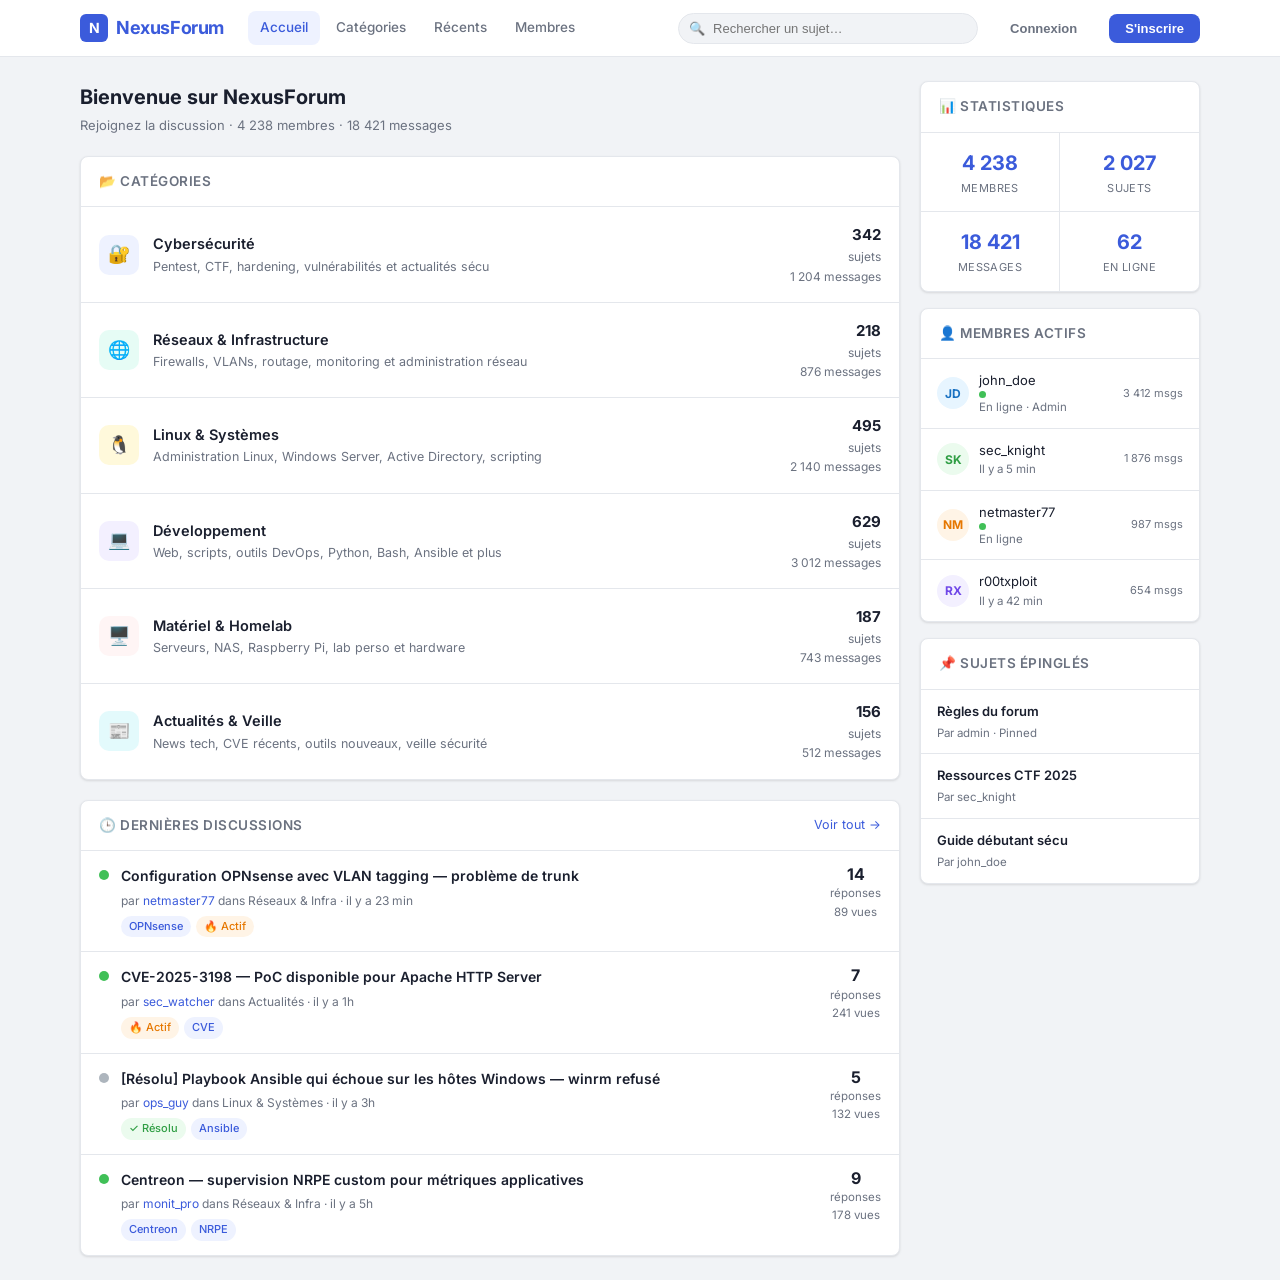
==== front/src/index.html @ 88b6fb5c "Feat: folder structure 2" ====
<!DOCTYPE html>
<html lang="fr">
<head>
    <meta charset="UTF-8" />
    <meta name="viewport" content="width=device-width, initial-scale=1.0"/>
    <title>NexusForum</title>
    <link rel="preconnect" href="https://fonts.googleapis.com">
    <link href="https://fonts.googleapis.com/css2?family=Inter:wght@400;500;600;700&display=swap" rel="stylesheet">
    <link rel="stylesheet" href="./css/style.css" />
</head>
<body>

<!-- NAVBAR -->
<nav class="navbar">
    <div class="navbar-inner">
        <a class="logo" href="#" onclick="goHome()">
            <div class="logo-icon">N</div>
            NexusForum
        </a>
        <div class="nav-links">
            <span class="nav-link active" id="nav-home" onclick="goHome()">Accueil</span>
            <span class="nav-link" onclick="goHome()">Catégories</span>
            <span class="nav-link" onclick="goHome()">Récents</span>
            <span class="nav-link" onclick="goHome()">Membres</span>
        </div>
        <div class="search-wrap">
            <span class="search-icon">🔍</span>
            <input type="text" placeholder="Rechercher un sujet…" />
        </div>
        <button class="btn btn-ghost">Connexion</button>
        <button class="btn btn-primary">S'inscrire</button>
    </div>
</nav>

<!-- ══════════════════════ PAGE HOME ══════════════════════ -->
<div id="page-home" class="page active">
    <div class="container">
        <div class="layout">
            <div>
                <!-- CATEGORIES -->
                <div class="page-header">
                    <h1>Bienvenue sur NexusForum</h1>
                    <p>Rejoignez la discussion · 4 238 membres · 18 421 messages</p>
                </div>

                <div class="card" style="margin-bottom:20px">
                    <div class="card-header">
                        <h2>📂 Catégories</h2>
                    </div>
                    <div class="category-item" data-category-id="1" onclick="goCategory('Cybersécurité', '🔐', '#3b5bdb')">
                        <div class="cat-icon" style="background:#eef2ff">🔐</div>
                        <div class="cat-info">
                            <div class="cat-name">Cybersécurité</div>
                            <div class="cat-desc">Pentest, CTF, hardening, vulnérabilités et actualités sécu</div>
                        </div>
                        <div class="cat-stats"><strong>342</strong> sujets<br>1 204 messages</div>
                    </div>
                    <div class="category-item" data-category-id="2" onclick="goCategory('Réseaux & Infra', '🌐', '#0ca678')">
                        <div class="cat-icon" style="background:#e6fcf5">🌐</div>
                        <div class="cat-info">
                            <div class="cat-name">Réseaux & Infrastructure</div>
                            <div class="cat-desc">Firewalls, VLANs, routage, monitoring et administration réseau</div>
                        </div>
                        <div class="cat-stats"><strong>218</strong> sujets<br>876 messages</div>
                    </div>
                    <div class="category-item" onclick="goCategory('Linux & Systèmes', '🐧', '#e67700')">
                        <div class="cat-icon" style="background:#fff9db">🐧</div>
                        <div class="cat-info">
                            <div class="cat-name">Linux & Systèmes</div>
                            <div class="cat-desc">Administration Linux, Windows Server, Active Directory, scripting</div>
                        </div>
                        <div class="cat-stats"><strong>495</strong> sujets<br>2 140 messages</div>
                    </div>
                    <div class="category-item" onclick="goCategory('Développement', '💻', '#7048e8')">
                        <div class="cat-icon" style="background:#f3f0ff">💻</div>
                        <div class="cat-info">
                            <div class="cat-name">Développement</div>
                            <div class="cat-desc">Web, scripts, outils DevOps, Python, Bash, Ansible et plus</div>
                        </div>
                        <div class="cat-stats"><strong>629</strong> sujets<br>3 012 messages</div>
                    </div>
                    <div class="category-item" onclick="goCategory('Matériel', '🖥️', '#c92a2a')">
                        <div class="cat-icon" style="background:#fff5f5">🖥️</div>
                        <div class="cat-info">
                            <div class="cat-name">Matériel & Homelab</div>
                            <div class="cat-desc">Serveurs, NAS, Raspberry Pi, lab perso et hardware</div>
                        </div>
                        <div class="cat-stats"><strong>187</strong> sujets<br>743 messages</div>
                    </div>
                    <div class="category-item" onclick="goCategory('Actualités', '📰', '#1098ad')">
                        <div class="cat-icon" style="background:#e3fafc">📰</div>
                        <div class="cat-info">
                            <div class="cat-name">Actualités & Veille</div>
                            <div class="cat-desc">News tech, CVE récents, outils nouveaux, veille sécurité</div>
                        </div>
                        <div class="cat-stats"><strong>156</strong> sujets<br>512 messages</div>
                    </div>
                </div>

                <!-- RECENT THREADS -->
                <div class="card">
                    <div class="card-header">
                        <h2>🕒 Dernières discussions</h2>
                        <a style="font-size:12.5px;color:var(--primary);cursor:pointer">Voir tout →</a>
                    </div>
                    <div class="thread-item" onclick="goThread()">
                        <div class="thread-status" style="background:#40c057"></div>
                        <div class="thread-body">
                            <div class="thread-title">Configuration OPNsense avec VLAN tagging — problème de trunk</div>
                            <div class="thread-meta">par <a>netmaster77</a> dans Réseaux & Infra · il y a 23 min</div>
                            <div class="thread-tags"><span class="tag">OPNsense</span><span class="tag hot">🔥 Actif</span></div>
                        </div>
                        <div class="thread-counts"><strong>14</strong>réponses<br>89 vues</div>
                    </div>
                    <div class="thread-item" onclick="goThread()">
                        <div class="thread-status" style="background:#40c057"></div>
                        <div class="thread-body">
                            <div class="thread-title">CVE-2025-3198 — PoC disponible pour Apache HTTP Server</div>
                            <div class="thread-meta">par <a>sec_watcher</a> dans Actualités · il y a 1h</div>
                            <div class="thread-tags"><span class="tag hot">🔥 Actif</span><span class="tag">CVE</span></div>
                        </div>
                        <div class="thread-counts"><strong>7</strong>réponses<br>241 vues</div>
                    </div>
                    <div class="thread-item" onclick="goThread()">
                        <div class="thread-status" style="background:#adb5bd"></div>
                        <div class="thread-body">
                            <div class="thread-title">[Résolu] Playbook Ansible qui échoue sur les hôtes Windows — winrm refusé</div>
                            <div class="thread-meta">par <a>ops_guy</a> dans Linux & Systèmes · il y a 3h</div>
                            <div class="thread-tags"><span class="tag resolved">✓ Résolu</span><span class="tag">Ansible</span></div>
                        </div>
                        <div class="thread-counts"><strong>5</strong>réponses<br>132 vues</div>
                    </div>
                    <div class="thread-item" onclick="goThread()">
                        <div class="thread-status" style="background:#40c057"></div>
                        <div class="thread-body">
                            <div class="thread-title">Centreon — supervision NRPE custom pour métriques applicatives</div>
                            <div class="thread-meta">par <a>monit_pro</a> dans Réseaux & Infra · il y a 5h</div>
                            <div class="thread-tags"><span class="tag">Centreon</span><span class="tag">NRPE</span></div>
                        </div>
                        <div class="thread-counts"><strong>9</strong>réponses<br>178 vues</div>
                    </div>
                </div>
            </div>

            <!-- SIDEBAR -->
            <div>
                <div class="card sidebar-card">
                    <div class="card-header"><h2>📊 Statistiques</h2></div>
                    <div class="stat-grid">
                        <div class="stat-cell"><div class="val">4 238</div><div class="lbl">Membres</div></div>
                        <div class="stat-cell"><div class="val">2 027</div><div class="lbl">Sujets</div></div>
                        <div class="stat-cell"><div class="val">18 421</div><div class="lbl">Messages</div></div>
                        <div class="stat-cell"><div class="val">62</div><div class="lbl">En ligne</div></div>
                    </div>
                </div>

                <div class="card sidebar-card">
                    <div class="card-header"><h2>👤 Membres actifs</h2></div>
                    <div class="sidebar-item">
                        <div class="avatar" style="background:#e7f5ff;color:#1971c2">JD</div>
                        <div class="info">john_doe<span><span class="online"></span>En ligne · Admin</span></div>
                        <span style="font-size:11px;color:var(--muted)">3 412 msgs</span>
                    </div>
                    <div class="sidebar-item">
                        <div class="avatar" style="background:#ebfbee;color:#2f9e44">SK</div>
                        <div class="info">sec_knight<span>Il y a 5 min</span></div>
                        <span style="font-size:11px;color:var(--muted)">1 876 msgs</span>
                    </div>
                    <div class="sidebar-item">
                        <div class="avatar" style="background:#fff4e6;color:#e67700">NM</div>
                        <div class="info">netmaster77<span><span class="online"></span>En ligne</span></div>
                        <span style="font-size:11px;color:var(--muted)">987 msgs</span>
                    </div>
                    <div class="sidebar-item">
                        <div class="avatar" style="background:#f3f0ff;color:#7048e8">RX</div>
                        <div class="info">r00txploit<span>Il y a 42 min</span></div>
                        <span style="font-size:11px;color:var(--muted)">654 msgs</span>
                    </div>
                </div>

                <div class="card sidebar-card">
                    <div class="card-header"><h2>📌 Sujets épinglés</h2></div>
                    <div class="sidebar-item" onclick="goThread()" style="cursor:pointer">
                        <div>
                            <div style="font-size:13px;font-weight:600">Règles du forum</div>
                            <span style="font-size:11.5px;color:var(--muted)">Par admin · Pinned</span>
                        </div>
                    </div>
                    <div class="sidebar-item" onclick="goThread()" style="cursor:pointer">
                        <div>
                            <div style="font-size:13px;font-weight:600">Ressources CTF 2025</div>
                            <span style="font-size:11.5px;color:var(--muted)">Par sec_knight</span>
                        </div>
                    </div>
                    <div class="sidebar-item" onclick="goThread()" style="cursor:pointer">
                        <div>
                            <div style="font-size:13px;font-weight:600">Guide débutant sécu</div>
                            <span style="font-size:11.5px;color:var(--muted)">Par john_doe</span>
                        </div>
                    </div>
                </div>
            </div>
        </div>
    </div>
</div>

<!-- ══════════════════════ PAGE CATEGORY ══════════════════════ -->
<div id="page-category" class="page">
    <div class="container">
        <div class="layout">
            <div>
                <div class="breadcrumb">
                    <a onclick="goHome()">Accueil</a>
                    <span>›</span>
                    <span id="cat-title-bc">Catégorie</span>
                </div>
                <div class="page-header" style="display:flex;justify-content:space-between;align-items:flex-start">
                    <div>
                        <h1 id="cat-title">Catégorie</h1>
                        <p>Parcourez et participez aux discussions</p>
                    </div>
                    <button class="btn btn-primary" onclick="goThread()">✏️ Nouveau sujet</button>
                </div>

                <div class="toolbar">
                    <div class="toolbar-left">
                        <button class="filter-btn active">Tous</button>
                        <button class="filter-btn">Actifs</button>
                        <button class="filter-btn">Non résolus</button>
                        <button class="filter-btn">Résolus</button>
                    </div>
                    <span style="font-size:12.5px;color:var(--muted)">218 sujets</span>
                </div>

                <div class="card">
                    <div class="thread-item" onclick="goThread()">
                        <div class="thread-status" style="background:#40c057"></div>
                        <div class="thread-body">
                            <div class="thread-title">Configuration OPNsense avec VLAN tagging — problème de trunk</div>
                            <div class="thread-meta">par <a>netmaster77</a> · 16 mars 2026, 11:03</div>
                            <div class="thread-tags"><span class="tag">OPNsense</span><span class="tag">VLAN</span><span class="tag hot">🔥 Actif</span></div>
                        </div>
                        <div class="thread-counts"><strong>14</strong>réponses<br>89 vues</div>
                    </div>
                    <div class="thread-item" onclick="goThread()">
                        <div class="thread-status" style="background:#40c057"></div>
                        <div class="thread-body">
                            <div class="thread-title">BGP filtering best practices — préfixes entrants</div>
                            <div class="thread-meta">par <a>bgp_nerd</a> · 15 mars 2026, 19:47</div>
                            <div class="thread-tags"><span class="tag">BGP</span><span class="tag">Routage</span></div>
                        </div>
                        <div class="thread-counts"><strong>3</strong>réponses<br>56 vues</div>
                    </div>
                    <div class="thread-item" onclick="goThread()">
                        <div class="thread-status" style="background:#adb5bd"></div>
                        <div class="thread-body">
                            <div class="thread-title">Centreon — supervision NRPE custom pour métriques applicatives</div>
                            <div class="thread-meta">par <a>monit_pro</a> · 15 mars 2026, 08:22</div>
                            <div class="thread-tags"><span class="tag resolved">✓ Résolu</span><span class="tag">Centreon</span></div>
                        </div>
                        <div class="thread-counts"><strong>9</strong>réponses<br>178 vues</div>
                    </div>
                    <div class="thread-item" onclick="goThread()">
                        <div class="thread-status" style="background:#adb5bd"></div>
                        <div class="thread-body">
                            <div class="thread-title">Mise en place d'un IDS Suricata en mode inline</div>
                            <div class="thread-meta">par <a>ids_fan</a> · 14 mars 2026, 14:11</div>
                            <div class="thread-tags"><span class="tag">Suricata</span><span class="tag">IDS</span></div>
                        </div>
                        <div class="thread-counts"><strong>6</strong>réponses<br>102 vues</div>
                    </div>
                    <div class="thread-item" onclick="goThread()">
                        <div class="thread-status" style="background:#40c057"></div>
                        <div class="thread-body">
                            <div class="thread-title">Problème MTU sur tunnel WireGuard entre deux sites</div>
                            <div class="thread-meta">par <a>wg_user</a> · 13 mars 2026, 21:55</div>
                            <div class="thread-tags"><span class="tag">WireGuard</span><span class="tag">VPN</span><span class="tag hot">🔥 Actif</span></div>
                        </div>
                        <div class="thread-counts"><strong>11</strong>réponses<br>203 vues</div>
                    </div>
                    <div class="thread-item" onclick="goThread()">
                        <div class="thread-status" style="background:#adb5bd"></div>
                        <div class="thread-body">
                            <div class="thread-title">Span port Cisco — capture Wireshark en production</div>
                            <div class="thread-meta">par <a>packet_head</a> · 12 mars 2026, 09:30</div>
                            <div class="thread-tags"><span class="tag">Cisco</span><span class="tag">Wireshark</span></div>
                        </div>
                        <div class="thread-counts"><strong>2</strong>réponses<br>47 vues</div>
                    </div>
                </div>
                <div class="pagination">
                    <button class="page-btn">‹</button>
                    <button class="page-btn active">1</button>
                    <button class="page-btn">2</button>
                    <button class="page-btn">3</button>
                    <button class="page-btn">…</button>
                    <button class="page-btn">12</button>
                    <button class="page-btn">›</button>
                </div>
            </div>

            <!-- sidebar -->
            <div>
                <div class="card sidebar-card">
                    <div class="card-header"><h2>📊 Cette catégorie</h2></div>
                    <div class="stat-grid">
                        <div class="stat-cell"><div class="val">218</div><div class="lbl">Sujets</div></div>
                        <div class="stat-cell"><div class="val">876</div><div class="lbl">Messages</div></div>
                    </div>
                </div>
                <div class="card sidebar-card">
                    <div class="card-header"><h2>🏷️ Tags populaires</h2></div>
                    <div style="padding:12px 16px;display:flex;flex-wrap:wrap;gap:6px">
                        <span class="tag">OPNsense</span><span class="tag">VLAN</span>
                        <span class="tag">WireGuard</span><span class="tag">Centreon</span>
                        <span class="tag">BGP</span><span class="tag">Cisco</span>
                        <span class="tag">Suricata</span><span class="tag">VPN</span>
                        <span class="tag">NRPE</span><span class="tag">IDS</span>
                    </div>
                </div>
            </div>
        </div>
    </div>
</div>

<!-- ══════════════════════ PAGE THREAD ══════════════════════ -->
<div id="page-thread" class="page">
    <div class="container">
        <div class="layout">
            <div>
                <div class="breadcrumb">
                    <a onclick="goHome()">Accueil</a>
                    <span>›</span>
                    <a onclick="goCategory('Réseaux & Infra', '🌐', '#0ca678')">Réseaux & Infra</a>
                    <span>›</span>
                    <span>Configuration OPNsense avec VLAN tagging</span>
                </div>
                <div class="page-header" style="display:flex;justify-content:space-between;align-items:flex-start">
                    <div>
                        <h1 style="font-size:17px">Configuration OPNsense avec VLAN tagging — problème de trunk</h1>
                        <p>par <strong>netmaster77</strong> · 16 mars 2026 · <span class="tag">OPNsense</span> <span class="tag hot">🔥 Actif</span></p>
                    </div>
                </div>

                <div class="card" style="margin-bottom:16px">
                    <!-- POST 1 -->
                    <div class="post-item">
                        <div class="post-author">
                            <div class="avatar" style="background:#fff4e6;color:#e67700;width:48px;height:48px;font-size:16px;margin:0 auto">NM</div>
                            <div class="name">netmaster77</div>
                            <div class="role role-member">Membre</div>
                            <div style="font-size:11px;color:var(--muted);margin-top:4px">42 msgs</div>
                        </div>
                        <div class="post-content">
                            <div class="post-header-line">
                                <span class="post-date">16 mars 2026 · 11:03</span>
                                <span class="post-num">#1</span>
                            </div>
                            <div class="post-text">
                                <p>Bonjour à tous, je me bats depuis hier soir avec OPNsense pour faire du VLAN tagging sur une interface trunk. Mon setup : OPNsense 24.7, switch HP Aruba, interface em1 en mode trunk avec les VLANs 10, 20, 30.</p>
                                <p>Le problème : le trafic VLAN 10 (LAN principal) passe bien, mais les VLANs 20 et 30 ne voient pas le gateway. J'ai bien créé les interfaces VLAN dans OPNsense, assigné les IPs, activé DHCP sur chacune. Mais depuis un host sur VLAN 20, impossible de pinger le gateway OPNsense.</p>
                                <p>Est-ce que quelqu'un a déjà eu ce problème ? J'ai l'impression que c'est lié au port du switch qui n'accepte pas les tags, mais la config Aruba me semble correcte.</p>
                            </div>
                            <div class="post-actions">
                                <button class="post-action-btn">👍 4</button>
                                <button class="post-action-btn">↩ Citer</button>
                                <button class="post-action-btn">⚑ Signaler</button>
                            </div>
                        </div>
                    </div>

                    <!-- POST 2 -->
                    <div class="post-item">
                        <div class="post-author">
                            <div class="avatar" style="background:#e7f5ff;color:#1971c2;width:48px;height:48px;font-size:16px;margin:0 auto">JD</div>
                            <div class="name">john_doe</div>
                            <div class="role role-admin">Admin</div>
                            <div style="font-size:11px;color:var(--muted);margin-top:4px">3 412 msgs</div>
                        </div>
                        <div class="post-content">
                            <div class="post-header-line">
                                <span class="post-date">16 mars 2026 · 11:28</span>
                                <span class="post-num">#2</span>
                            </div>
                            <div class="post-text">
                                <p>Salut ! Quelques vérifications à faire côté OPNsense : est-ce que tu as bien <strong>activé les interfaces VLAN</strong> après les avoir créées ? Il faut aller dans Interfaces → Assignments puis activer chacune.</p>
                                <p>Aussi, sur Aruba, vérifie que le port trunk a bien les VLANs 20 et 30 en mode "tagged" et non "untagged". La commande <code style="background:#f1f3f6;padding:1px 5px;border-radius:3px;font-size:12.5px">show vlan port [PORT] detail</code> te donnera l'état exact.</p>
                            </div>
                            <div class="post-actions">
                                <button class="post-action-btn">👍 6</button>
                                <button class="post-action-btn">↩ Citer</button>
                                <button class="post-action-btn">⚑ Signaler</button>
                            </div>
                        </div>
                    </div>

                    <!-- POST 3 -->
                    <div class="post-item">
                        <div class="post-author">
                            <div class="avatar" style="background:#ebfbee;color:#2f9e44;width:48px;height:48px;font-size:16px;margin:0 auto">SK</div>
                            <div class="name">sec_knight</div>
                            <div class="role role-mod">Modérateur</div>
                            <div style="font-size:11px;color:var(--muted);margin-top:4px">1 876 msgs</div>
                        </div>
                        <div class="post-content">
                            <div class="post-header-line">
                                <span class="post-date">16 mars 2026 · 11:45</span>
                                <span class="post-num">#3</span>
                            </div>
                            <div class="post-text">
                                <p>En complément de john_doe, n'oublie pas de vérifier les règles firewall dans OPNsense. Par défaut, les nouvelles interfaces n'ont <strong>aucune règle</strong> donc tout est bloqué — même le ping vers le gateway. Il faut au minimum créer une règle "allow any" sur les interfaces VLAN 20 et 30 pour débuter les tests.</p>
                            </div>
                            <div class="post-actions">
                                <button class="post-action-btn">👍 9</button>
                                <button class="post-action-btn">↩ Citer</button>
                                <button class="post-action-btn">⚑ Signaler</button>
                            </div>
                        </div>
                    </div>
                </div>

                <!-- REPLY BOX -->
                <div class="card">
                    <div class="reply-box">
                        <h3>✏️ Répondre à ce sujet</h3>
                        <textarea placeholder="Écrivez votre réponse… Markdown supporté."></textarea>
                        <div class="reply-actions">
                            <button class="btn btn-ghost">Aperçu</button>
                            <button class="btn btn-primary">Publier la réponse</button>
                        </div>
                    </div>
                </div>
            </div>

            <!-- sidebar -->
            <div>
                <div class="card sidebar-card">
                    <div class="card-header"><h2>ℹ️ Infos du sujet</h2></div>
                    <div style="padding:14px 16px;font-size:13px;display:flex;flex-direction:column;gap:8px">
                        <div style="display:flex;justify-content:space-between"><span style="color:var(--muted)">Statut</span><span style="color:#40c057;font-weight:600">● Ouvert</span></div>
                        <div style="display:flex;justify-content:space-between"><span style="color:var(--muted)">Réponses</span><strong>14</strong></div>
                        <div style="display:flex;justify-content:space-between"><span style="color:var(--muted)">Vues</span><strong>89</strong></div>
                        <div style="display:flex;justify-content:space-between"><span style="color:var(--muted)">Participants</span><strong>6</strong></div>
                        <div style="display:flex;justify-content:space-between"><span style="color:var(--muted)">Créé</span><strong>16 mars 2026</strong></div>
                    </div>
                </div>
                <div class="card sidebar-card">
                    <div class="card-header"><h2>🔗 Sujets similaires</h2></div>
                    <div class="sidebar-item" onclick="goThread()" style="cursor:pointer">
                        <div><div style="font-size:13px;font-weight:600">VLAN inter-routing OPNsense</div><span style="font-size:11.5px;color:var(--muted)">8 réponses</span></div>
                    </div>
                    <div class="sidebar-item" onclick="goThread()" style="cursor:pointer">
                        <div><div style="font-size:13px;font-weight:600">Trunk 802.1Q sur Cisco</div><span style="font-size:11.5px;color:var(--muted)">5 réponses</span></div>
                    </div>
                    <div class="sidebar-item" onclick="goThread()" style="cursor:pointer">
                        <div><div style="font-size:13px;font-weight:600">Firewall rules best practices</div><span style="font-size:11.5px;color:var(--muted)">12 réponses</span></div>
                    </div>
                </div>
            </div>
        </div>
    </div>
</div>

<script>
    function showPage(id) {
        document.querySelectorAll('.page').forEach(p => p.classList.remove('active'));
        document.getElementById(id).classList.add('active');
        window.scrollTo(0, 0);
    }
    function goHome() { showPage('page-home'); }
    function goCategory(name, icon, color) {
        document.getElementById('cat-title').textContent = (icon || '') + ' ' + (name || 'Catégorie');
        document.getElementById('cat-title-bc').textContent = name || 'Catégorie';
        showPage('page-category');
    }
    function goThread() { showPage('page-thread'); }

    document.querySelectorAll('.filter-btn').forEach(btn => {
        btn.addEventListener('click', function() {
            this.closest('.toolbar').querySelectorAll('.filter-btn').forEach(b => b.classList.remove('active'));
            this.classList.add('active');
        });
    });
</script>
</body>
</html>
---- front/src/css/style.css ----
/* ========= NEXUSFORUM BASE STYLES ========= */
*, *::before, *::after { box-sizing: border-box; margin: 0; padding: 0; }

:root {
    --bg: #f1f3f6;
    --surface: #ffffff;
    --border: #e4e7ec;
    --primary: #3b5bdb;
    --primary-hover: #2f4ac8;
    --primary-light: #eef2ff;
    --text: #1a1f2e;
    --muted: #6b7280;
    --danger: #e03131;
    --success: #2f9e44;
    --warning: #f59f00;
    --radius: 8px;
    --shadow: 0 1px 3px rgba(0,0,0,.08), 0 1px 2px rgba(0,0,0,.04);
    --shadow-md: 0 4px 12px rgba(0,0,0,.10);
}

body {
    font-family: 'Inter', system-ui, sans-serif;
    background: var(--bg);
    color: var(--text);
    font-size: 14px;
    line-height: 1.6;
}

/* ─── NAVBAR ─── */
.navbar {
    background: var(--surface);
    border-bottom: 1px solid var(--border);
    position: sticky; top: 0; z-index: 100;
}
.navbar-inner {
    max-width: 1160px; margin: 0 auto;
    display: flex; align-items: center; gap: 16px;
    padding: 0 20px; height: 56px;
}
.logo {
    font-size: 18px; font-weight: 700; color: var(--primary);
    text-decoration: none; letter-spacing: -0.4px;
    display: flex; align-items: center; gap: 8px;
}
.logo-icon {
    width: 28px; height: 28px; background: var(--primary);
    border-radius: 6px; display: flex; align-items: center;
    justify-content: center; color: #fff; font-size: 14px;
}
.nav-links { display: flex; gap: 4px; margin-left: 8px; }
.nav-link {
    padding: 6px 12px; border-radius: var(--radius);
    color: var(--muted); text-decoration: none;
    font-size: 13.5px; font-weight: 500; transition: all .15s;
    cursor: pointer;
}
.nav-link:hover, .nav-link.active { color: var(--primary); background: var(--primary-light); }
.search-wrap { flex: 1; max-width: 300px; position: relative; margin-left: auto; }
.search-wrap input {
    width: 100%; padding: 7px 12px 7px 34px;
    border: 1px solid var(--border); border-radius: 20px;
    font-size: 13px; background: var(--bg); color: var(--text);
    outline: none; transition: border .15s;
}
.search-wrap input:focus { border-color: var(--primary); background: #fff; }
.search-icon {
    position: absolute; left: 11px; top: 50%; transform: translateY(-50%);
    color: var(--muted); font-size: 13px;
}
.btn {
    padding: 7px 16px; border-radius: var(--radius); font-size: 13px;
    font-weight: 600; cursor: pointer; border: none; transition: all .15s;
}
.btn-ghost { background: none; color: var(--muted); }
.btn-ghost:hover { background: var(--bg); color: var(--text); }
.btn-primary { background: var(--primary); color: #fff; }
.btn-primary:hover { background: var(--primary-hover); }
.btn-sm { padding: 5px 12px; font-size: 12px; }
.avatar {
    width: 32px; height: 32px; border-radius: 50%;
    display: flex; align-items: center; justify-content: center;
    font-size: 12px; font-weight: 700; flex-shrink: 0;
}

/* ─── LAYOUT ─── */
.page { display: none; }
.page.active { display: block; }
.container { max-width: 1160px; margin: 0 auto; padding: 24px 20px; }
.layout { display: grid; grid-template-columns: 1fr 280px; gap: 20px; }
@media(max-width: 820px) { .layout { grid-template-columns: 1fr; } }

/* ─── PAGE HEADER ─── */
.page-header { margin-bottom: 20px; }
.page-header h1 { font-size: 20px; font-weight: 700; }
.page-header p { color: var(--muted); margin-top: 2px; font-size: 13px; }
.breadcrumb {
    display: flex; align-items: center; gap: 6px;
    font-size: 12.5px; color: var(--muted); margin-bottom: 14px;
}
.breadcrumb a { color: var(--primary); cursor: pointer; text-decoration: none; }
.breadcrumb a:hover { text-decoration: underline; }
.breadcrumb span { color: #c0c4cc; }

/* ─── CARD ─── */
.card {
    background: var(--surface); border: 1px solid var(--border);
    border-radius: var(--radius); box-shadow: var(--shadow);
}
.card-header {
    padding: 14px 18px; border-bottom: 1px solid var(--border);
    display: flex; align-items: center; justify-content: space-between;
}
.card-header h2 { font-size: 13.5px; font-weight: 600; color: var(--muted); text-transform: uppercase; letter-spacing: .5px; }

/* ─── CATEGORIES ─── */
.category-item {
    padding: 16px 18px; border-bottom: 1px solid var(--border);
    display: flex; align-items: center; gap: 14px;
    cursor: pointer; transition: background .1s;
}
.category-item:last-child { border-bottom: none; }
.category-item:hover { background: #fafbff; }
.cat-icon {
    width: 40px; height: 40px; border-radius: 10px;
    display: flex; align-items: center; justify-content: center;
    font-size: 18px; flex-shrink: 0;
}
.cat-info { flex: 1; min-width: 0; }
.cat-name { font-size: 14.5px; font-weight: 600; }
.cat-desc { font-size: 12.5px; color: var(--muted); margin-top: 1px; }
.cat-stats {
    text-align: right; flex-shrink: 0;
    font-size: 12px; color: var(--muted);
}
.cat-stats strong { display: block; font-size: 15px; font-weight: 700; color: var(--text); }

/* ─── THREADS ─── */
.thread-item {
    padding: 14px 18px; border-bottom: 1px solid var(--border);
    display: flex; align-items: flex-start; gap: 12px;
    cursor: pointer; transition: background .1s;
}
.thread-item:last-child { border-bottom: none; }
.thread-item:hover { background: #fafbff; }
.thread-status {
    width: 10px; height: 10px; border-radius: 50%;
    margin-top: 5px; flex-shrink: 0;
}
.thread-body { flex: 1; min-width: 0; }
.thread-title {
    font-size: 14px; font-weight: 600; color: var(--text);
    white-space: nowrap; overflow: hidden; text-overflow: ellipsis;
}
.thread-meta { font-size: 12px; color: var(--muted); margin-top: 3px; }
.thread-meta a { color: var(--primary); cursor: pointer; }
.thread-tags { display: flex; gap: 5px; margin-top: 6px; flex-wrap: wrap; }
.tag {
    padding: 2px 8px; border-radius: 20px; font-size: 11px;
    font-weight: 500; background: var(--primary-light); color: var(--primary);
}
.tag.hot { background: #fff4e6; color: #e67700; }
.tag.resolved { background: #ebfbee; color: var(--success); }
.tag.pinned { background: #f3f0ff; color: #7048e8; }
.thread-counts {
    text-align: center; flex-shrink: 0;
    font-size: 11.5px; color: var(--muted);
}
.thread-counts strong { display: block; font-size: 16px; font-weight: 700; color: var(--text); line-height: 1.2; }

/* ─── SIDEBAR ─── */
.sidebar-card { margin-bottom: 16px; }
.sidebar-item {
    padding: 11px 16px; border-bottom: 1px solid var(--border);
    display: flex; align-items: center; gap: 10px;
    font-size: 13px;
}
.sidebar-item:last-child { border-bottom: none; }
.sidebar-item .info { flex: 1; min-width: 0; }
.sidebar-item .info span { display: block; font-size: 11.5px; color: var(--muted); }
.stat-grid { display: grid; grid-template-columns: 1fr 1fr; gap: 0; }
.stat-cell {
    padding: 14px 16px; text-align: center;
    border-right: 1px solid var(--border); border-bottom: 1px solid var(--border);
}
.stat-cell:nth-child(2n) { border-right: none; }
.stat-cell:nth-last-child(-n+2) { border-bottom: none; }
.stat-cell .val { font-size: 20px; font-weight: 700; color: var(--primary); }
.stat-cell .lbl { font-size: 11px; color: var(--muted); margin-top: 1px; text-transform: uppercase; letter-spacing: .4px; }

/* ─── THREAD VIEW ─── */
.post-item { padding: 20px 18px; border-bottom: 1px solid var(--border); display: flex; gap: 14px; }
.post-item:last-child { border-bottom: none; }
.post-author { flex-shrink: 0; text-align: center; width: 72px; }
.post-author .name { font-size: 12px; font-weight: 600; margin-top: 6px; }
.post-author .role {
    font-size: 10.5px; padding: 1px 6px; border-radius: 3px;
    margin-top: 3px; display: inline-block;
}
.role-admin { background: #fff0f0; color: var(--danger); }
.role-mod { background: #fff4e6; color: #e67700; }
.role-member { background: var(--primary-light); color: var(--primary); }
.post-content { flex: 1; min-width: 0; }
.post-header-line {
    display: flex; justify-content: space-between; align-items: center;
    margin-bottom: 10px; padding-bottom: 10px; border-bottom: 1px solid var(--border);
}
.post-date { font-size: 11.5px; color: var(--muted); }
.post-num { font-size: 11.5px; color: #bbb; font-weight: 600; }
.post-text { font-size: 13.5px; line-height: 1.75; color: #2c3347; }
.post-text p + p { margin-top: 10px; }
.post-actions { margin-top: 12px; display: flex; gap: 8px; }
.post-action-btn {
    background: none; border: 1px solid var(--border); border-radius: 6px;
    padding: 4px 10px; font-size: 12px; color: var(--muted); cursor: pointer;
    display: flex; align-items: center; gap: 5px; transition: all .15s;
}
.post-action-btn:hover { border-color: var(--primary); color: var(--primary); background: var(--primary-light); }

/* ─── REPLY BOX ─── */
.reply-box { padding: 20px 18px; background: #fafbff; }
.reply-box h3 { font-size: 13.5px; font-weight: 600; margin-bottom: 12px; }
.reply-box textarea {
    width: 100%; padding: 10px 12px; border: 1px solid var(--border);
    border-radius: var(--radius); font-size: 13.5px; font-family: inherit;
    color: var(--text); resize: vertical; min-height: 90px; outline: none;
    transition: border .15s; background: #fff;
}
.reply-box textarea:focus { border-color: var(--primary); }
.reply-actions { display: flex; justify-content: flex-end; gap: 8px; margin-top: 10px; }

/* ─── TOOLBAR (thread list header) ─── */
.toolbar {
    display: flex; align-items: center; justify-content: space-between;
    margin-bottom: 14px; gap: 10px;
}
.toolbar-left { display: flex; align-items: center; gap: 8px; }
.filter-btn {
    padding: 6px 12px; border-radius: 20px; font-size: 12.5px;
    font-weight: 500; border: 1px solid var(--border); background: #fff;
    cursor: pointer; color: var(--muted); transition: all .15s;
}
.filter-btn.active, .filter-btn:hover { border-color: var(--primary); color: var(--primary); background: var(--primary-light); }

/* ─── PAGINATION ─── */
.pagination { display: flex; gap: 4px; justify-content: center; margin-top: 16px; }
.page-btn {
    min-width: 32px; height: 32px; padding: 0 8px; border-radius: 6px;
    border: 1px solid var(--border); background: #fff; font-size: 13px;
    cursor: pointer; color: var(--muted); transition: all .15s; display: flex;
    align-items: center; justify-content: center;
}
.page-btn.active { background: var(--primary); color: #fff; border-color: var(--primary); }
.page-btn:hover:not(.active) { border-color: var(--primary); color: var(--primary); }

/* ─── ONLINE DOT ─── */
.online { display: inline-block; width: 7px; height: 7px; border-radius: 50%; background: #40c057; margin-right: 4px; }
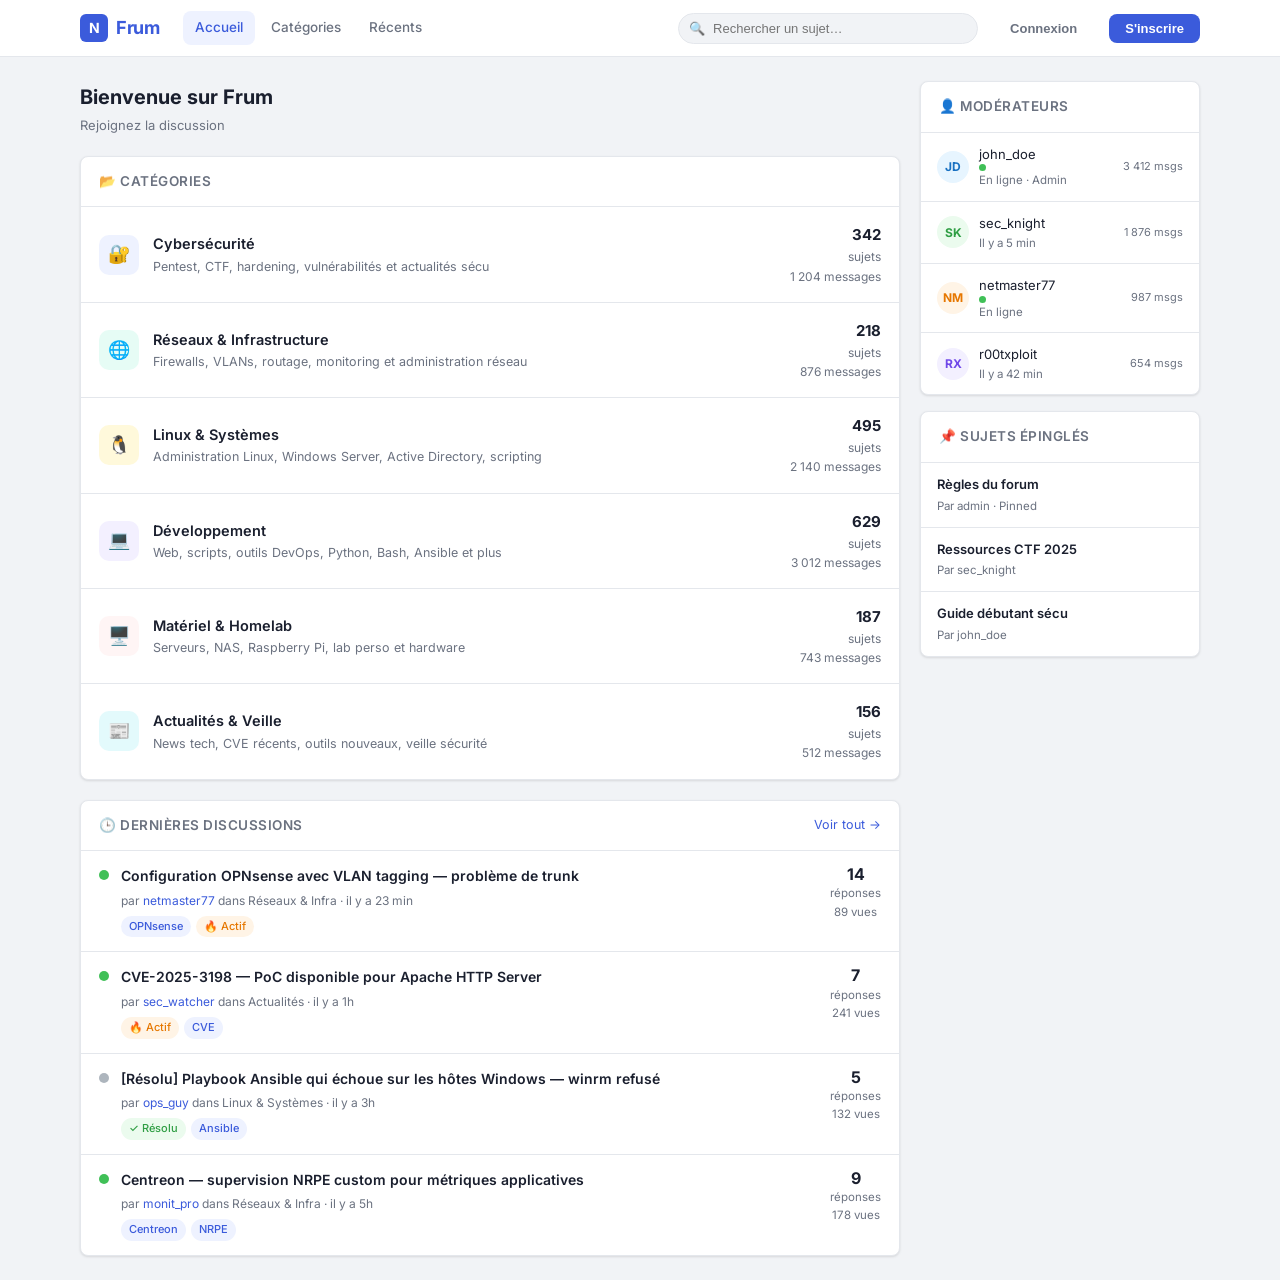
==== commit d7e68790: "Merge remote-tracking branch 'origin/master'" ====
--- a/front/src/index.html
+++ b/front/src/index.html
@@ -3,7 +3,7 @@
 <head>
     <meta charset="UTF-8" />
     <meta name="viewport" content="width=device-width, initial-scale=1.0"/>
-    <title>NexusForum</title>
+    <title>Frum</title>
     <link rel="preconnect" href="https://fonts.googleapis.com">
     <link href="https://fonts.googleapis.com/css2?family=Inter:wght@400;500;600;700&display=swap" rel="stylesheet">
     <link rel="stylesheet" href="./css/style.css" />
@@ -15,13 +15,12 @@
     <div class="navbar-inner">
         <a class="logo" href="#" onclick="goHome()">
             <div class="logo-icon">N</div>
-            NexusForum
+            Frum
         </a>
         <div class="nav-links">
             <span class="nav-link active" id="nav-home" onclick="goHome()">Accueil</span>
             <span class="nav-link" onclick="goHome()">Catégories</span>
             <span class="nav-link" onclick="goHome()">Récents</span>
-            <span class="nav-link" onclick="goHome()">Membres</span>
         </div>
         <div class="search-wrap">
             <span class="search-icon">🔍</span>
@@ -39,8 +38,8 @@
             <div>
                 <!-- CATEGORIES -->
                 <div class="page-header">
-                    <h1>Bienvenue sur NexusForum</h1>
-                    <p>Rejoignez la discussion · 4 238 membres · 18 421 messages</p>
+                    <h1>Bienvenue sur Frum</h1>
+                    <p>Rejoignez la discussion</p>
                 </div>
 
                 <div class="card" style="margin-bottom:20px">
@@ -144,18 +143,9 @@
 
             <!-- SIDEBAR -->
             <div>
-                <div class="card sidebar-card">
-                    <div class="card-header"><h2>📊 Statistiques</h2></div>
-                    <div class="stat-grid">
-                        <div class="stat-cell"><div class="val">4 238</div><div class="lbl">Membres</div></div>
-                        <div class="stat-cell"><div class="val">2 027</div><div class="lbl">Sujets</div></div>
-                        <div class="stat-cell"><div class="val">18 421</div><div class="lbl">Messages</div></div>
-                        <div class="stat-cell"><div class="val">62</div><div class="lbl">En ligne</div></div>
-                    </div>
-                </div>
-
-                <div class="card sidebar-card">
-                    <div class="card-header"><h2>👤 Membres actifs</h2></div>
+
+                <div class="card sidebar-card">
+                    <div class="card-header"><h2>👤 Modérateurs</h2></div>
                     <div class="sidebar-item">
                         <div class="avatar" style="background:#e7f5ff;color:#1971c2">JD</div>
                         <div class="info">john_doe<span><span class="online"></span>En ligne · Admin</span></div>
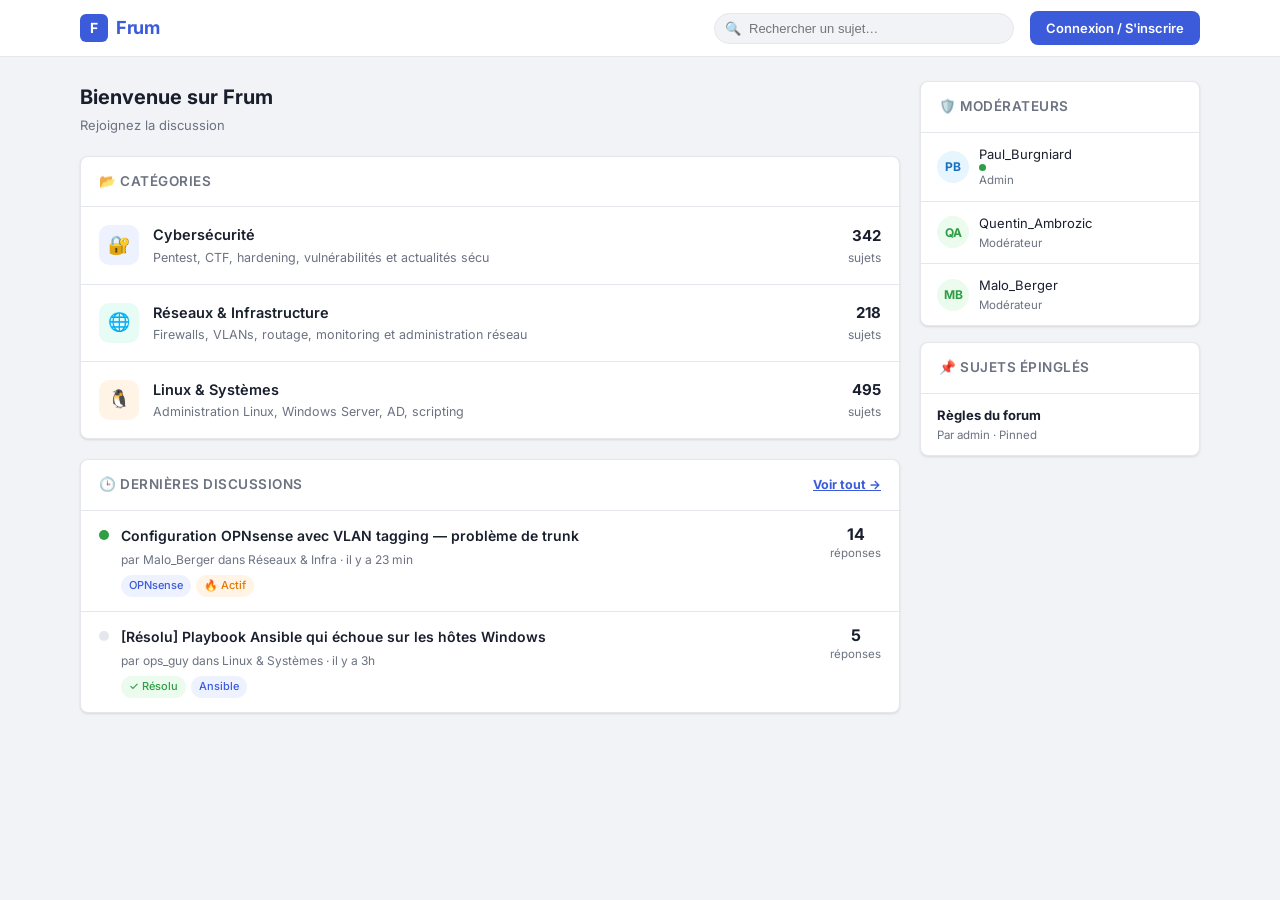
==== commit 3e7e41e8: "Feat: create login and user system Feat : create login + register endpoint  Feat : create dockerfile" ====
--- a/front/src/index.html
+++ b/front/src/index.html
@@ -1,476 +1,166 @@
-<!DOCTYPE html>
+<!doctype html>
 <html lang="fr">
-<head>
+  <head>
     <meta charset="UTF-8" />
-    <meta name="viewport" content="width=device-width, initial-scale=1.0"/>
-    <title>Frum</title>
-    <link rel="preconnect" href="https://fonts.googleapis.com">
-    <link href="https://fonts.googleapis.com/css2?family=Inter:wght@400;500;600;700&display=swap" rel="stylesheet">
+    <meta name="viewport" content="width=device-width, initial-scale=1.0" />
+    <title>Accueil - Frum</title>
+    <link
+      href="https://fonts.googleapis.com/css2?family=Inter:wght@400;500;600;700&display=swap"
+      rel="stylesheet"
+    />
     <link rel="stylesheet" href="./css/style.css" />
-</head>
-<body>
+  </head>
 
-<!-- NAVBAR -->
-<nav class="navbar">
-    <div class="navbar-inner">
-        <a class="logo" href="#" onclick="goHome()">
-            <div class="logo-icon">N</div>
-            Frum
+  <body>
+    <nav class="navbar">
+      <div class="navbar-inner">
+        <a class="logo" href="index.html">
+          <div class="logo-icon">F</div>
+          Frum
         </a>
-        <div class="nav-links">
-            <span class="nav-link active" id="nav-home" onclick="goHome()">Accueil</span>
-            <span class="nav-link" onclick="goHome()">Catégories</span>
-            <span class="nav-link" onclick="goHome()">Récents</span>
+        <div class="search-wrap">
+          <span class="search-icon">🔍</span>
+          <input type="text" placeholder="Rechercher un sujet…" />
         </div>
-        <div class="search-wrap">
-            <span class="search-icon">🔍</span>
-            <input type="text" placeholder="Rechercher un sujet…" />
+        <script src="./session.js"></script>
+        <a id="auth-button" href="login.html" class="btn btn-primary"
+          >Connexion / S'inscrire</a
+        >
+      </div>
+    </nav>
+
+    <div class="container layout">
+      <div>
+        <div class="page-header">
+          <h1>Bienvenue sur Frum</h1>
+          <p>Rejoignez la discussion</p>
         </div>
-        <button class="btn btn-ghost">Connexion</button>
-        <button class="btn btn-primary">S'inscrire</button>
+
+        <div class="card mb-5" id="categories-list">
+          <div class="card-header">
+            <h2>📂 Catégories</h2>
+          </div>
+          <a
+            href="category.html?id=1"
+            class="category-item"
+            data-category-id="1"
+          >
+            <div class="cat-icon bg-sec">🔐</div>
+            <div class="cat-info">
+              <div class="cat-name">Cybersécurité</div>
+              <div class="cat-desc">
+                Pentest, CTF, hardening, vulnérabilités et actualités sécu
+              </div>
+            </div>
+            <div class="cat-stats"><strong>342</strong> sujets</div>
+          </a>
+          <a
+            href="category.html?id=2"
+            class="category-item"
+            data-category-id="2"
+          >
+            <div class="cat-icon bg-net">🌐</div>
+            <div class="cat-info">
+              <div class="cat-name">Réseaux & Infrastructure</div>
+              <div class="cat-desc">
+                Firewalls, VLANs, routage, monitoring et administration réseau
+              </div>
+            </div>
+            <div class="cat-stats"><strong>218</strong> sujets</div>
+          </a>
+          <a
+            href="category.html?id=3"
+            class="category-item"
+            data-category-id="3"
+          >
+            <div class="cat-icon bg-sys">🐧</div>
+            <div class="cat-info">
+              <div class="cat-name">Linux & Systèmes</div>
+              <div class="cat-desc">
+                Administration Linux, Windows Server, AD, scripting
+              </div>
+            </div>
+            <div class="cat-stats"><strong>495</strong> sujets</div>
+          </a>
+        </div>
+
+        <div class="card" id="recent-threads-list">
+          <div class="card-header">
+            <h2>🕒 Dernières discussions</h2>
+            <a
+              href="category.html?id=all"
+              class="text-sm font-bold"
+              style="color: var(--primary)"
+              >Voir tout →</a
+            >
+          </div>
+          <a href="thread.html?id=101" class="thread-item" data-thread-id="101">
+            <div class="thread-status open"></div>
+            <div class="thread-body">
+              <div class="thread-title">
+                Configuration OPNsense avec VLAN tagging — problème de trunk
+              </div>
+              <div class="thread-meta">
+                par Malo_Berger dans Réseaux & Infra · il y a 23 min
+              </div>
+              <div class="thread-tags">
+                <span class="tag">OPNsense</span
+                ><span class="tag hot">🔥 Actif</span>
+              </div>
+            </div>
+            <div class="thread-counts"><strong>14</strong>réponses</div>
+          </a>
+          <a href="thread.html?id=102" class="thread-item" data-thread-id="102">
+            <div class="thread-status"></div>
+            <div class="thread-body">
+              <div class="thread-title">
+                [Résolu] Playbook Ansible qui échoue sur les hôtes Windows
+              </div>
+              <div class="thread-meta">
+                par ops_guy dans Linux & Systèmes · il y a 3h
+              </div>
+              <div class="thread-tags">
+                <span class="tag resolved">✓ Résolu</span
+                ><span class="tag">Ansible</span>
+              </div>
+            </div>
+            <div class="thread-counts"><strong>5</strong>réponses</div>
+          </a>
+        </div>
+      </div>
+
+      <div>
+        <div class="card mb-4" id="moderators-list">
+          <div class="card-header">
+            <h2>🛡️ Modérateurs</h2>
+          </div>
+          <a href="#" class="sidebar-item">
+            <div class="avatar av-admin">PB</div>
+            <div class="info">
+              Paul_Burgniard<span><span class="online"></span>Admin</span>
+            </div>
+          </a>
+          <a href="#" class="sidebar-item">
+            <div class="avatar av-mod">QA</div>
+            <div class="info">Quentin_Ambrozic<span>Modérateur</span></div>
+          </a>
+          <a href="#" class="sidebar-item">
+            <div class="avatar av-mod">MB</div>
+            <div class="info">Malo_Berger<span>Modérateur</span></div>
+          </a>
+        </div>
+        <div class="card mb-4">
+          <div class="card-header">
+            <h2>📌 Sujets épinglés</h2>
+          </div>
+          <a href="thread.html?id=1" class="sidebar-item">
+            <div class="info">
+              <div class="font-bold">Règles du forum</div>
+              <span>Par admin · Pinned</span>
+            </div>
+          </a>
+        </div>
+      </div>
     </div>
-</nav>
-
-<!-- ══════════════════════ PAGE HOME ══════════════════════ -->
-<div id="page-home" class="page active">
-    <div class="container">
-        <div class="layout">
-            <div>
-                <!-- CATEGORIES -->
-                <div class="page-header">
-                    <h1>Bienvenue sur Frum</h1>
-                    <p>Rejoignez la discussion</p>
-                </div>
-
-                <div class="card" style="margin-bottom:20px">
-                    <div class="card-header">
-                        <h2>📂 Catégories</h2>
-                    </div>
-                    <div class="category-item" data-category-id="1" onclick="goCategory('Cybersécurité', '🔐', '#3b5bdb')">
-                        <div class="cat-icon" style="background:#eef2ff">🔐</div>
-                        <div class="cat-info">
-                            <div class="cat-name">Cybersécurité</div>
-                            <div class="cat-desc">Pentest, CTF, hardening, vulnérabilités et actualités sécu</div>
-                        </div>
-                        <div class="cat-stats"><strong>342</strong> sujets<br>1 204 messages</div>
-                    </div>
-                    <div class="category-item" data-category-id="2" onclick="goCategory('Réseaux & Infra', '🌐', '#0ca678')">
-                        <div class="cat-icon" style="background:#e6fcf5">🌐</div>
-                        <div class="cat-info">
-                            <div class="cat-name">Réseaux & Infrastructure</div>
-                            <div class="cat-desc">Firewalls, VLANs, routage, monitoring et administration réseau</div>
-                        </div>
-                        <div class="cat-stats"><strong>218</strong> sujets<br>876 messages</div>
-                    </div>
-                    <div class="category-item" onclick="goCategory('Linux & Systèmes', '🐧', '#e67700')">
-                        <div class="cat-icon" style="background:#fff9db">🐧</div>
-                        <div class="cat-info">
-                            <div class="cat-name">Linux & Systèmes</div>
-                            <div class="cat-desc">Administration Linux, Windows Server, Active Directory, scripting</div>
-                        </div>
-                        <div class="cat-stats"><strong>495</strong> sujets<br>2 140 messages</div>
-                    </div>
-                    <div class="category-item" onclick="goCategory('Développement', '💻', '#7048e8')">
-                        <div class="cat-icon" style="background:#f3f0ff">💻</div>
-                        <div class="cat-info">
-                            <div class="cat-name">Développement</div>
-                            <div class="cat-desc">Web, scripts, outils DevOps, Python, Bash, Ansible et plus</div>
-                        </div>
-                        <div class="cat-stats"><strong>629</strong> sujets<br>3 012 messages</div>
-                    </div>
-                    <div class="category-item" onclick="goCategory('Matériel', '🖥️', '#c92a2a')">
-                        <div class="cat-icon" style="background:#fff5f5">🖥️</div>
-                        <div class="cat-info">
-                            <div class="cat-name">Matériel & Homelab</div>
-                            <div class="cat-desc">Serveurs, NAS, Raspberry Pi, lab perso et hardware</div>
-                        </div>
-                        <div class="cat-stats"><strong>187</strong> sujets<br>743 messages</div>
-                    </div>
-                    <div class="category-item" onclick="goCategory('Actualités', '📰', '#1098ad')">
-                        <div class="cat-icon" style="background:#e3fafc">📰</div>
-                        <div class="cat-info">
-                            <div class="cat-name">Actualités & Veille</div>
-                            <div class="cat-desc">News tech, CVE récents, outils nouveaux, veille sécurité</div>
-                        </div>
-                        <div class="cat-stats"><strong>156</strong> sujets<br>512 messages</div>
-                    </div>
-                </div>
-
-                <!-- RECENT THREADS -->
-                <div class="card">
-                    <div class="card-header">
-                        <h2>🕒 Dernières discussions</h2>
-                        <a style="font-size:12.5px;color:var(--primary);cursor:pointer">Voir tout →</a>
-                    </div>
-                    <div class="thread-item" onclick="goThread()">
-                        <div class="thread-status" style="background:#40c057"></div>
-                        <div class="thread-body">
-                            <div class="thread-title">Configuration OPNsense avec VLAN tagging — problème de trunk</div>
-                            <div class="thread-meta">par <a>netmaster77</a> dans Réseaux & Infra · il y a 23 min</div>
-                            <div class="thread-tags"><span class="tag">OPNsense</span><span class="tag hot">🔥 Actif</span></div>
-                        </div>
-                        <div class="thread-counts"><strong>14</strong>réponses<br>89 vues</div>
-                    </div>
-                    <div class="thread-item" onclick="goThread()">
-                        <div class="thread-status" style="background:#40c057"></div>
-                        <div class="thread-body">
-                            <div class="thread-title">CVE-2025-3198 — PoC disponible pour Apache HTTP Server</div>
-                            <div class="thread-meta">par <a>sec_watcher</a> dans Actualités · il y a 1h</div>
-                            <div class="thread-tags"><span class="tag hot">🔥 Actif</span><span class="tag">CVE</span></div>
-                        </div>
-                        <div class="thread-counts"><strong>7</strong>réponses<br>241 vues</div>
-                    </div>
-                    <div class="thread-item" onclick="goThread()">
-                        <div class="thread-status" style="background:#adb5bd"></div>
-                        <div class="thread-body">
-                            <div class="thread-title">[Résolu] Playbook Ansible qui échoue sur les hôtes Windows — winrm refusé</div>
-                            <div class="thread-meta">par <a>ops_guy</a> dans Linux & Systèmes · il y a 3h</div>
-                            <div class="thread-tags"><span class="tag resolved">✓ Résolu</span><span class="tag">Ansible</span></div>
-                        </div>
-                        <div class="thread-counts"><strong>5</strong>réponses<br>132 vues</div>
-                    </div>
-                    <div class="thread-item" onclick="goThread()">
-                        <div class="thread-status" style="background:#40c057"></div>
-                        <div class="thread-body">
-                            <div class="thread-title">Centreon — supervision NRPE custom pour métriques applicatives</div>
-                            <div class="thread-meta">par <a>monit_pro</a> dans Réseaux & Infra · il y a 5h</div>
-                            <div class="thread-tags"><span class="tag">Centreon</span><span class="tag">NRPE</span></div>
-                        </div>
-                        <div class="thread-counts"><strong>9</strong>réponses<br>178 vues</div>
-                    </div>
-                </div>
-            </div>
-
-            <!-- SIDEBAR -->
-            <div>
-
-                <div class="card sidebar-card">
-                    <div class="card-header"><h2>👤 Modérateurs</h2></div>
-                    <div class="sidebar-item">
-                        <div class="avatar" style="background:#e7f5ff;color:#1971c2">JD</div>
-                        <div class="info">john_doe<span><span class="online"></span>En ligne · Admin</span></div>
-                        <span style="font-size:11px;color:var(--muted)">3 412 msgs</span>
-                    </div>
-                    <div class="sidebar-item">
-                        <div class="avatar" style="background:#ebfbee;color:#2f9e44">SK</div>
-                        <div class="info">sec_knight<span>Il y a 5 min</span></div>
-                        <span style="font-size:11px;color:var(--muted)">1 876 msgs</span>
-                    </div>
-                    <div class="sidebar-item">
-                        <div class="avatar" style="background:#fff4e6;color:#e67700">NM</div>
-                        <div class="info">netmaster77<span><span class="online"></span>En ligne</span></div>
-                        <span style="font-size:11px;color:var(--muted)">987 msgs</span>
-                    </div>
-                    <div class="sidebar-item">
-                        <div class="avatar" style="background:#f3f0ff;color:#7048e8">RX</div>
-                        <div class="info">r00txploit<span>Il y a 42 min</span></div>
-                        <span style="font-size:11px;color:var(--muted)">654 msgs</span>
-                    </div>
-                </div>
-
-                <div class="card sidebar-card">
-                    <div class="card-header"><h2>📌 Sujets épinglés</h2></div>
-                    <div class="sidebar-item" onclick="goThread()" style="cursor:pointer">
-                        <div>
-                            <div style="font-size:13px;font-weight:600">Règles du forum</div>
-                            <span style="font-size:11.5px;color:var(--muted)">Par admin · Pinned</span>
-                        </div>
-                    </div>
-                    <div class="sidebar-item" onclick="goThread()" style="cursor:pointer">
-                        <div>
-                            <div style="font-size:13px;font-weight:600">Ressources CTF 2025</div>
-                            <span style="font-size:11.5px;color:var(--muted)">Par sec_knight</span>
-                        </div>
-                    </div>
-                    <div class="sidebar-item" onclick="goThread()" style="cursor:pointer">
-                        <div>
-                            <div style="font-size:13px;font-weight:600">Guide débutant sécu</div>
-                            <span style="font-size:11.5px;color:var(--muted)">Par john_doe</span>
-                        </div>
-                    </div>
-                </div>
-            </div>
-        </div>
-    </div>
-</div>
-
-<!-- ══════════════════════ PAGE CATEGORY ══════════════════════ -->
-<div id="page-category" class="page">
-    <div class="container">
-        <div class="layout">
-            <div>
-                <div class="breadcrumb">
-                    <a onclick="goHome()">Accueil</a>
-                    <span>›</span>
-                    <span id="cat-title-bc">Catégorie</span>
-                </div>
-                <div class="page-header" style="display:flex;justify-content:space-between;align-items:flex-start">
-                    <div>
-                        <h1 id="cat-title">Catégorie</h1>
-                        <p>Parcourez et participez aux discussions</p>
-                    </div>
-                    <button class="btn btn-primary" onclick="goThread()">✏️ Nouveau sujet</button>
-                </div>
-
-                <div class="toolbar">
-                    <div class="toolbar-left">
-                        <button class="filter-btn active">Tous</button>
-                        <button class="filter-btn">Actifs</button>
-                        <button class="filter-btn">Non résolus</button>
-                        <button class="filter-btn">Résolus</button>
-                    </div>
-                    <span style="font-size:12.5px;color:var(--muted)">218 sujets</span>
-                </div>
-
-                <div class="card">
-                    <div class="thread-item" onclick="goThread()">
-                        <div class="thread-status" style="background:#40c057"></div>
-                        <div class="thread-body">
-                            <div class="thread-title">Configuration OPNsense avec VLAN tagging — problème de trunk</div>
-                            <div class="thread-meta">par <a>netmaster77</a> · 16 mars 2026, 11:03</div>
-                            <div class="thread-tags"><span class="tag">OPNsense</span><span class="tag">VLAN</span><span class="tag hot">🔥 Actif</span></div>
-                        </div>
-                        <div class="thread-counts"><strong>14</strong>réponses<br>89 vues</div>
-                    </div>
-                    <div class="thread-item" onclick="goThread()">
-                        <div class="thread-status" style="background:#40c057"></div>
-                        <div class="thread-body">
-                            <div class="thread-title">BGP filtering best practices — préfixes entrants</div>
-                            <div class="thread-meta">par <a>bgp_nerd</a> · 15 mars 2026, 19:47</div>
-                            <div class="thread-tags"><span class="tag">BGP</span><span class="tag">Routage</span></div>
-                        </div>
-                        <div class="thread-counts"><strong>3</strong>réponses<br>56 vues</div>
-                    </div>
-                    <div class="thread-item" onclick="goThread()">
-                        <div class="thread-status" style="background:#adb5bd"></div>
-                        <div class="thread-body">
-                            <div class="thread-title">Centreon — supervision NRPE custom pour métriques applicatives</div>
-                            <div class="thread-meta">par <a>monit_pro</a> · 15 mars 2026, 08:22</div>
-                            <div class="thread-tags"><span class="tag resolved">✓ Résolu</span><span class="tag">Centreon</span></div>
-                        </div>
-                        <div class="thread-counts"><strong>9</strong>réponses<br>178 vues</div>
-                    </div>
-                    <div class="thread-item" onclick="goThread()">
-                        <div class="thread-status" style="background:#adb5bd"></div>
-                        <div class="thread-body">
-                            <div class="thread-title">Mise en place d'un IDS Suricata en mode inline</div>
-                            <div class="thread-meta">par <a>ids_fan</a> · 14 mars 2026, 14:11</div>
-                            <div class="thread-tags"><span class="tag">Suricata</span><span class="tag">IDS</span></div>
-                        </div>
-                        <div class="thread-counts"><strong>6</strong>réponses<br>102 vues</div>
-                    </div>
-                    <div class="thread-item" onclick="goThread()">
-                        <div class="thread-status" style="background:#40c057"></div>
-                        <div class="thread-body">
-                            <div class="thread-title">Problème MTU sur tunnel WireGuard entre deux sites</div>
-                            <div class="thread-meta">par <a>wg_user</a> · 13 mars 2026, 21:55</div>
-                            <div class="thread-tags"><span class="tag">WireGuard</span><span class="tag">VPN</span><span class="tag hot">🔥 Actif</span></div>
-                        </div>
-                        <div class="thread-counts"><strong>11</strong>réponses<br>203 vues</div>
-                    </div>
-                    <div class="thread-item" onclick="goThread()">
-                        <div class="thread-status" style="background:#adb5bd"></div>
-                        <div class="thread-body">
-                            <div class="thread-title">Span port Cisco — capture Wireshark en production</div>
-                            <div class="thread-meta">par <a>packet_head</a> · 12 mars 2026, 09:30</div>
-                            <div class="thread-tags"><span class="tag">Cisco</span><span class="tag">Wireshark</span></div>
-                        </div>
-                        <div class="thread-counts"><strong>2</strong>réponses<br>47 vues</div>
-                    </div>
-                </div>
-                <div class="pagination">
-                    <button class="page-btn">‹</button>
-                    <button class="page-btn active">1</button>
-                    <button class="page-btn">2</button>
-                    <button class="page-btn">3</button>
-                    <button class="page-btn">…</button>
-                    <button class="page-btn">12</button>
-                    <button class="page-btn">›</button>
-                </div>
-            </div>
-
-            <!-- sidebar -->
-            <div>
-                <div class="card sidebar-card">
-                    <div class="card-header"><h2>📊 Cette catégorie</h2></div>
-                    <div class="stat-grid">
-                        <div class="stat-cell"><div class="val">218</div><div class="lbl">Sujets</div></div>
-                        <div class="stat-cell"><div class="val">876</div><div class="lbl">Messages</div></div>
-                    </div>
-                </div>
-                <div class="card sidebar-card">
-                    <div class="card-header"><h2>🏷️ Tags populaires</h2></div>
-                    <div style="padding:12px 16px;display:flex;flex-wrap:wrap;gap:6px">
-                        <span class="tag">OPNsense</span><span class="tag">VLAN</span>
-                        <span class="tag">WireGuard</span><span class="tag">Centreon</span>
-                        <span class="tag">BGP</span><span class="tag">Cisco</span>
-                        <span class="tag">Suricata</span><span class="tag">VPN</span>
-                        <span class="tag">NRPE</span><span class="tag">IDS</span>
-                    </div>
-                </div>
-            </div>
-        </div>
-    </div>
-</div>
-
-<!-- ══════════════════════ PAGE THREAD ══════════════════════ -->
-<div id="page-thread" class="page">
-    <div class="container">
-        <div class="layout">
-            <div>
-                <div class="breadcrumb">
-                    <a onclick="goHome()">Accueil</a>
-                    <span>›</span>
-                    <a onclick="goCategory('Réseaux & Infra', '🌐', '#0ca678')">Réseaux & Infra</a>
-                    <span>›</span>
-                    <span>Configuration OPNsense avec VLAN tagging</span>
-                </div>
-                <div class="page-header" style="display:flex;justify-content:space-between;align-items:flex-start">
-                    <div>
-                        <h1 style="font-size:17px">Configuration OPNsense avec VLAN tagging — problème de trunk</h1>
-                        <p>par <strong>netmaster77</strong> · 16 mars 2026 · <span class="tag">OPNsense</span> <span class="tag hot">🔥 Actif</span></p>
-                    </div>
-                </div>
-
-                <div class="card" style="margin-bottom:16px">
-                    <!-- POST 1 -->
-                    <div class="post-item">
-                        <div class="post-author">
-                            <div class="avatar" style="background:#fff4e6;color:#e67700;width:48px;height:48px;font-size:16px;margin:0 auto">NM</div>
-                            <div class="name">netmaster77</div>
-                            <div class="role role-member">Membre</div>
-                            <div style="font-size:11px;color:var(--muted);margin-top:4px">42 msgs</div>
-                        </div>
-                        <div class="post-content">
-                            <div class="post-header-line">
-                                <span class="post-date">16 mars 2026 · 11:03</span>
-                                <span class="post-num">#1</span>
-                            </div>
-                            <div class="post-text">
-                                <p>Bonjour à tous, je me bats depuis hier soir avec OPNsense pour faire du VLAN tagging sur une interface trunk. Mon setup : OPNsense 24.7, switch HP Aruba, interface em1 en mode trunk avec les VLANs 10, 20, 30.</p>
-                                <p>Le problème : le trafic VLAN 10 (LAN principal) passe bien, mais les VLANs 20 et 30 ne voient pas le gateway. J'ai bien créé les interfaces VLAN dans OPNsense, assigné les IPs, activé DHCP sur chacune. Mais depuis un host sur VLAN 20, impossible de pinger le gateway OPNsense.</p>
-                                <p>Est-ce que quelqu'un a déjà eu ce problème ? J'ai l'impression que c'est lié au port du switch qui n'accepte pas les tags, mais la config Aruba me semble correcte.</p>
-                            </div>
-                            <div class="post-actions">
-                                <button class="post-action-btn">👍 4</button>
-                                <button class="post-action-btn">↩ Citer</button>
-                                <button class="post-action-btn">⚑ Signaler</button>
-                            </div>
-                        </div>
-                    </div>
-
-                    <!-- POST 2 -->
-                    <div class="post-item">
-                        <div class="post-author">
-                            <div class="avatar" style="background:#e7f5ff;color:#1971c2;width:48px;height:48px;font-size:16px;margin:0 auto">JD</div>
-                            <div class="name">john_doe</div>
-                            <div class="role role-admin">Admin</div>
-                            <div style="font-size:11px;color:var(--muted);margin-top:4px">3 412 msgs</div>
-                        </div>
-                        <div class="post-content">
-                            <div class="post-header-line">
-                                <span class="post-date">16 mars 2026 · 11:28</span>
-                                <span class="post-num">#2</span>
-                            </div>
-                            <div class="post-text">
-                                <p>Salut ! Quelques vérifications à faire côté OPNsense : est-ce que tu as bien <strong>activé les interfaces VLAN</strong> après les avoir créées ? Il faut aller dans Interfaces → Assignments puis activer chacune.</p>
-                                <p>Aussi, sur Aruba, vérifie que le port trunk a bien les VLANs 20 et 30 en mode "tagged" et non "untagged". La commande <code style="background:#f1f3f6;padding:1px 5px;border-radius:3px;font-size:12.5px">show vlan port [PORT] detail</code> te donnera l'état exact.</p>
-                            </div>
-                            <div class="post-actions">
-                                <button class="post-action-btn">👍 6</button>
-                                <button class="post-action-btn">↩ Citer</button>
-                                <button class="post-action-btn">⚑ Signaler</button>
-                            </div>
-                        </div>
-                    </div>
-
-                    <!-- POST 3 -->
-                    <div class="post-item">
-                        <div class="post-author">
-                            <div class="avatar" style="background:#ebfbee;color:#2f9e44;width:48px;height:48px;font-size:16px;margin:0 auto">SK</div>
-                            <div class="name">sec_knight</div>
-                            <div class="role role-mod">Modérateur</div>
-                            <div style="font-size:11px;color:var(--muted);margin-top:4px">1 876 msgs</div>
-                        </div>
-                        <div class="post-content">
-                            <div class="post-header-line">
-                                <span class="post-date">16 mars 2026 · 11:45</span>
-                                <span class="post-num">#3</span>
-                            </div>
-                            <div class="post-text">
-                                <p>En complément de john_doe, n'oublie pas de vérifier les règles firewall dans OPNsense. Par défaut, les nouvelles interfaces n'ont <strong>aucune règle</strong> donc tout est bloqué — même le ping vers le gateway. Il faut au minimum créer une règle "allow any" sur les interfaces VLAN 20 et 30 pour débuter les tests.</p>
-                            </div>
-                            <div class="post-actions">
-                                <button class="post-action-btn">👍 9</button>
-                                <button class="post-action-btn">↩ Citer</button>
-                                <button class="post-action-btn">⚑ Signaler</button>
-                            </div>
-                        </div>
-                    </div>
-                </div>
-
-                <!-- REPLY BOX -->
-                <div class="card">
-                    <div class="reply-box">
-                        <h3>✏️ Répondre à ce sujet</h3>
-                        <textarea placeholder="Écrivez votre réponse… Markdown supporté."></textarea>
-                        <div class="reply-actions">
-                            <button class="btn btn-ghost">Aperçu</button>
-                            <button class="btn btn-primary">Publier la réponse</button>
-                        </div>
-                    </div>
-                </div>
-            </div>
-
-            <!-- sidebar -->
-            <div>
-                <div class="card sidebar-card">
-                    <div class="card-header"><h2>ℹ️ Infos du sujet</h2></div>
-                    <div style="padding:14px 16px;font-size:13px;display:flex;flex-direction:column;gap:8px">
-                        <div style="display:flex;justify-content:space-between"><span style="color:var(--muted)">Statut</span><span style="color:#40c057;font-weight:600">● Ouvert</span></div>
-                        <div style="display:flex;justify-content:space-between"><span style="color:var(--muted)">Réponses</span><strong>14</strong></div>
-                        <div style="display:flex;justify-content:space-between"><span style="color:var(--muted)">Vues</span><strong>89</strong></div>
-                        <div style="display:flex;justify-content:space-between"><span style="color:var(--muted)">Participants</span><strong>6</strong></div>
-                        <div style="display:flex;justify-content:space-between"><span style="color:var(--muted)">Créé</span><strong>16 mars 2026</strong></div>
-                    </div>
-                </div>
-                <div class="card sidebar-card">
-                    <div class="card-header"><h2>🔗 Sujets similaires</h2></div>
-                    <div class="sidebar-item" onclick="goThread()" style="cursor:pointer">
-                        <div><div style="font-size:13px;font-weight:600">VLAN inter-routing OPNsense</div><span style="font-size:11.5px;color:var(--muted)">8 réponses</span></div>
-                    </div>
-                    <div class="sidebar-item" onclick="goThread()" style="cursor:pointer">
-                        <div><div style="font-size:13px;font-weight:600">Trunk 802.1Q sur Cisco</div><span style="font-size:11.5px;color:var(--muted)">5 réponses</span></div>
-                    </div>
-                    <div class="sidebar-item" onclick="goThread()" style="cursor:pointer">
-                        <div><div style="font-size:13px;font-weight:600">Firewall rules best practices</div><span style="font-size:11.5px;color:var(--muted)">12 réponses</span></div>
-                    </div>
-                </div>
-            </div>
-        </div>
-    </div>
-</div>
-
-<script>
-    function showPage(id) {
-        document.querySelectorAll('.page').forEach(p => p.classList.remove('active'));
-        document.getElementById(id).classList.add('active');
-        window.scrollTo(0, 0);
-    }
-    function goHome() { showPage('page-home'); }
-    function goCategory(name, icon, color) {
-        document.getElementById('cat-title').textContent = (icon || '') + ' ' + (name || 'Catégorie');
-        document.getElementById('cat-title-bc').textContent = name || 'Catégorie';
-        showPage('page-category');
-    }
-    function goThread() { showPage('page-thread'); }
-
-    document.querySelectorAll('.filter-btn').forEach(btn => {
-        btn.addEventListener('click', function() {
-            this.closest('.toolbar').querySelectorAll('.filter-btn').forEach(b => b.classList.remove('active'));
-            this.classList.add('active');
-        });
-    });
-</script>
-</body>
-</html>+  </body>
+</html>
--- a/front/src/css/style.css
+++ b/front/src/css/style.css
@@ -1,256 +1,682 @@
-    /* ========= NEXUSFORUM BASE STYLES ========= */
-*, *::before, *::after { box-sizing: border-box; margin: 0; padding: 0; }
+*,
+*::before,
+*::after {
+  box-sizing: border-box;
+  margin: 0;
+  padding: 0;
+}
 
 :root {
-    --bg: #f1f3f6;
-    --surface: #ffffff;
-    --border: #e4e7ec;
-    --primary: #3b5bdb;
-    --primary-hover: #2f4ac8;
-    --primary-light: #eef2ff;
-    --text: #1a1f2e;
-    --muted: #6b7280;
-    --danger: #e03131;
-    --success: #2f9e44;
-    --warning: #f59f00;
-    --radius: 8px;
-    --shadow: 0 1px 3px rgba(0,0,0,.08), 0 1px 2px rgba(0,0,0,.04);
-    --shadow-md: 0 4px 12px rgba(0,0,0,.10);
+  --bg: #f1f3f6;
+  --surface: #ffffff;
+  --border: #e4e7ec;
+  --primary: #3b5bdb;
+  --primary-hover: #2f4ac8;
+  --primary-light: #eef2ff;
+  --text: #1a1f2e;
+  --muted: #6b7280;
+  --danger: #e03131;
+  --danger-light: #fff0f0;
+  --success: #2f9e44;
+  --success-light: #ebfbee;
+  --warning: #e67700;
+  --warning-light: #fff4e6;
+  --info: #1971c2;
+  --info-light: #e7f5ff;
+  --purple: #7048e8;
+  --purple-light: #f3f0ff;
+  --cyan: #1098ad;
+  --cyan-light: #e3fafc;
+  --teal: #0ca678;
+  --teal-light: #e6fcf5;
+  --red: #c92a2a;
+  --red-light: #fff5f5;
+  --radius: 8px;
+  --shadow: 0 1px 3px rgba(0, 0, 0, 0.08), 0 1px 2px rgba(0, 0, 0, 0.04);
 }
 
 body {
-    font-family: 'Inter', system-ui, sans-serif;
-    background: var(--bg);
-    color: var(--text);
-    font-size: 14px;
-    line-height: 1.6;
+  font-family: "Inter", system-ui, sans-serif;
+  background: var(--bg);
+  color: var(--text);
+  font-size: 14px;
+  line-height: 1.6;
 }
 
 /* ─── NAVBAR ─── */
 .navbar {
-    background: var(--surface);
-    border-bottom: 1px solid var(--border);
-    position: sticky; top: 0; z-index: 100;
+  background: var(--surface);
+  border-bottom: 1px solid var(--border);
+  position: sticky;
+  top: 0;
+  z-index: 100;
 }
 .navbar-inner {
-    max-width: 1160px; margin: 0 auto;
-    display: flex; align-items: center; gap: 16px;
-    padding: 0 20px; height: 56px;
+  max-width: 1160px;
+  margin: 0 auto;
+  display: flex;
+  align-items: center;
+  gap: 16px;
+  padding: 0 20px;
+  height: 56px;
 }
 .logo {
-    font-size: 18px; font-weight: 700; color: var(--primary);
-    text-decoration: none; letter-spacing: -0.4px;
-    display: flex; align-items: center; gap: 8px;
+  font-size: 18px;
+  font-weight: 700;
+  color: var(--primary);
+  text-decoration: none;
+  letter-spacing: -0.4px;
+  display: flex;
+  align-items: center;
+  gap: 8px;
 }
 .logo-icon {
-    width: 28px; height: 28px; background: var(--primary);
-    border-radius: 6px; display: flex; align-items: center;
-    justify-content: center; color: #fff; font-size: 14px;
-}
-.nav-links { display: flex; gap: 4px; margin-left: 8px; }
+  width: 28px;
+  height: 28px;
+  background: var(--primary);
+  border-radius: 6px;
+  display: flex;
+  align-items: center;
+  justify-content: center;
+  color: #fff;
+  font-size: 14px;
+}
+.nav-links {
+  display: flex;
+  gap: 4px;
+  margin-left: 8px;
+}
 .nav-link {
-    padding: 6px 12px; border-radius: var(--radius);
-    color: var(--muted); text-decoration: none;
-    font-size: 13.5px; font-weight: 500; transition: all .15s;
-    cursor: pointer;
-}
-.nav-link:hover, .nav-link.active { color: var(--primary); background: var(--primary-light); }
-.search-wrap { flex: 1; max-width: 300px; position: relative; margin-left: auto; }
+  padding: 6px 12px;
+  border-radius: var(--radius);
+  color: var(--muted);
+  text-decoration: none;
+  font-size: 13.5px;
+  font-weight: 500;
+  transition: all 0.15s;
+  cursor: pointer;
+}
+.nav-link:hover,
+.nav-link.active {
+  color: var(--primary);
+  background: var(--primary-light);
+}
+.search-wrap {
+  flex: 1;
+  max-width: 300px;
+  position: relative;
+  margin-left: auto;
+}
 .search-wrap input {
-    width: 100%; padding: 7px 12px 7px 34px;
-    border: 1px solid var(--border); border-radius: 20px;
-    font-size: 13px; background: var(--bg); color: var(--text);
-    outline: none; transition: border .15s;
-}
-.search-wrap input:focus { border-color: var(--primary); background: #fff; }
+  width: 100%;
+  padding: 7px 12px 7px 34px;
+  border: 1px solid var(--border);
+  border-radius: 20px;
+  font-size: 13px;
+  background: var(--bg);
+  color: var(--text);
+  outline: none;
+  transition: border 0.15s;
+}
+.search-wrap input:focus {
+  border-color: var(--primary);
+  background: #fff;
+}
 .search-icon {
-    position: absolute; left: 11px; top: 50%; transform: translateY(-50%);
-    color: var(--muted); font-size: 13px;
-}
+  position: absolute;
+  left: 11px;
+  top: 50%;
+  transform: translateY(-50%);
+  color: var(--muted);
+  font-size: 13px;
+}
+
+/* ─── BUTTONS ─── */
 .btn {
-    padding: 7px 16px; border-radius: var(--radius); font-size: 13px;
-    font-weight: 600; cursor: pointer; border: none; transition: all .15s;
-}
-.btn-ghost { background: none; color: var(--muted); }
-.btn-ghost:hover { background: var(--bg); color: var(--text); }
-.btn-primary { background: var(--primary); color: #fff; }
-.btn-primary:hover { background: var(--primary-hover); }
-.btn-sm { padding: 5px 12px; font-size: 12px; }
-.avatar {
-    width: 32px; height: 32px; border-radius: 50%;
-    display: flex; align-items: center; justify-content: center;
-    font-size: 12px; font-weight: 700; flex-shrink: 0;
-}
-
-/* ─── LAYOUT ─── */
-.page { display: none; }
-.page.active { display: block; }
-.container { max-width: 1160px; margin: 0 auto; padding: 24px 20px; }
-.layout { display: grid; grid-template-columns: 1fr 280px; gap: 20px; }
-@media(max-width: 820px) { .layout { grid-template-columns: 1fr; } }
+  padding: 7px 16px;
+  border-radius: var(--radius);
+  font-size: 13px;
+  font-weight: 600;
+  cursor: pointer;
+  border: none;
+  transition: all 0.15s;
+  text-decoration: none;
+  display: inline-block;
+}
+.btn-ghost {
+  background: none;
+  color: var(--muted);
+}
+.btn-ghost:hover {
+  background: var(--bg);
+  color: var(--text);
+}
+.btn-primary {
+  background: var(--primary);
+  color: #fff;
+}
+.btn-primary:hover {
+  background: var(--primary-hover);
+}
+.btn-block {
+  width: 100%;
+  text-align: center;
+}
+
+/* ─── LAYOUT & UTILS ─── */
+.container {
+  max-width: 1160px;
+  margin: 0 auto;
+  padding: 24px 20px;
+}
+.layout {
+  display: grid;
+  grid-template-columns: 1fr 280px;
+  gap: 20px;
+}
+@media (max-width: 820px) {
+  .layout {
+    grid-template-columns: 1fr;
+  }
+}
+.mb-4 {
+  margin-bottom: 16px;
+}
+.mb-5 {
+  margin-bottom: 20px;
+}
+.flex-between {
+  display: flex;
+  justify-content: space-between;
+  align-items: flex-start;
+}
+.text-muted {
+  color: var(--muted);
+}
+.font-bold {
+  font-weight: 700;
+}
+.text-sm {
+  font-size: 12.5px;
+}
 
 /* ─── PAGE HEADER ─── */
-.page-header { margin-bottom: 20px; }
-.page-header h1 { font-size: 20px; font-weight: 700; }
-.page-header p { color: var(--muted); margin-top: 2px; font-size: 13px; }
+.page-header {
+  margin-bottom: 20px;
+}
+.page-header h1 {
+  font-size: 20px;
+  font-weight: 700;
+}
+.page-header p {
+  color: var(--muted);
+  margin-top: 2px;
+  font-size: 13px;
+}
 .breadcrumb {
-    display: flex; align-items: center; gap: 6px;
-    font-size: 12.5px; color: var(--muted); margin-bottom: 14px;
-}
-.breadcrumb a { color: var(--primary); cursor: pointer; text-decoration: none; }
-.breadcrumb a:hover { text-decoration: underline; }
-.breadcrumb span { color: #c0c4cc; }
+  display: flex;
+  align-items: center;
+  gap: 6px;
+  font-size: 12.5px;
+  color: var(--muted);
+  margin-bottom: 14px;
+}
+.breadcrumb a {
+  color: var(--primary);
+  cursor: pointer;
+  text-decoration: none;
+}
+.breadcrumb a:hover {
+  text-decoration: underline;
+}
 
 /* ─── CARD ─── */
 .card {
-    background: var(--surface); border: 1px solid var(--border);
-    border-radius: var(--radius); box-shadow: var(--shadow);
+  background: var(--surface);
+  border: 1px solid var(--border);
+  border-radius: var(--radius);
+  box-shadow: var(--shadow);
 }
 .card-header {
-    padding: 14px 18px; border-bottom: 1px solid var(--border);
-    display: flex; align-items: center; justify-content: space-between;
-}
-.card-header h2 { font-size: 13.5px; font-weight: 600; color: var(--muted); text-transform: uppercase; letter-spacing: .5px; }
+  padding: 14px 18px;
+  border-bottom: 1px solid var(--border);
+  display: flex;
+  align-items: center;
+  justify-content: space-between;
+}
+.card-header h2 {
+  font-size: 13.5px;
+  font-weight: 600;
+  color: var(--muted);
+  text-transform: uppercase;
+  letter-spacing: 0.5px;
+}
+.card-body {
+  padding: 20px;
+}
+
+/* ─── FORMS ─── */
+.form-group {
+  margin-bottom: 16px;
+}
+.form-label {
+  display: block;
+  font-size: 13px;
+  font-weight: 600;
+  margin-bottom: 6px;
+}
+.form-control {
+  width: 100%;
+  padding: 10px 12px;
+  border: 1px solid var(--border);
+  border-radius: var(--radius);
+  font-size: 13.5px;
+  font-family: inherit;
+  color: var(--text);
+  outline: none;
+  background: #fff;
+  transition: border 0.15s;
+}
+.form-control:focus {
+  border-color: var(--primary);
+}
+textarea.form-control {
+  resize: vertical;
+  min-height: 120px;
+}
 
 /* ─── CATEGORIES ─── */
 .category-item {
-    padding: 16px 18px; border-bottom: 1px solid var(--border);
-    display: flex; align-items: center; gap: 14px;
-    cursor: pointer; transition: background .1s;
-}
-.category-item:last-child { border-bottom: none; }
-.category-item:hover { background: #fafbff; }
+  padding: 16px 18px;
+  border-bottom: 1px solid var(--border);
+  display: flex;
+  align-items: center;
+  gap: 14px;
+  cursor: pointer;
+  transition: background 0.1s;
+  text-decoration: none;
+  color: inherit;
+}
+.category-item:last-child {
+  border-bottom: none;
+}
+.category-item:hover {
+  background: #fafbff;
+}
 .cat-icon {
-    width: 40px; height: 40px; border-radius: 10px;
-    display: flex; align-items: center; justify-content: center;
-    font-size: 18px; flex-shrink: 0;
-}
-.cat-info { flex: 1; min-width: 0; }
-.cat-name { font-size: 14.5px; font-weight: 600; }
-.cat-desc { font-size: 12.5px; color: var(--muted); margin-top: 1px; }
+  width: 40px;
+  height: 40px;
+  border-radius: 10px;
+  display: flex;
+  align-items: center;
+  justify-content: center;
+  font-size: 18px;
+  flex-shrink: 0;
+}
+.cat-info {
+  flex: 1;
+  min-width: 0;
+}
+.cat-name {
+  font-size: 14.5px;
+  font-weight: 600;
+}
+.cat-desc {
+  font-size: 12.5px;
+  color: var(--muted);
+  margin-top: 1px;
+}
 .cat-stats {
-    text-align: right; flex-shrink: 0;
-    font-size: 12px; color: var(--muted);
-}
-.cat-stats strong { display: block; font-size: 15px; font-weight: 700; color: var(--text); }
+  text-align: right;
+  flex-shrink: 0;
+  font-size: 12px;
+  color: var(--muted);
+}
+.cat-stats strong {
+  display: block;
+  font-size: 15px;
+  font-weight: 700;
+  color: var(--text);
+}
 
 /* ─── THREADS ─── */
 .thread-item {
-    padding: 14px 18px; border-bottom: 1px solid var(--border);
-    display: flex; align-items: flex-start; gap: 12px;
-    cursor: pointer; transition: background .1s;
-}
-.thread-item:last-child { border-bottom: none; }
-.thread-item:hover { background: #fafbff; }
+  padding: 14px 18px;
+  border-bottom: 1px solid var(--border);
+  display: flex;
+  align-items: flex-start;
+  gap: 12px;
+  cursor: pointer;
+  transition: background 0.1s;
+  text-decoration: none;
+  color: inherit;
+}
+.thread-item.hidden {
+  display: none;
+}
+.thread-item:last-child {
+  border-bottom: none;
+}
+.thread-item:hover {
+  background: #fafbff;
+}
 .thread-status {
-    width: 10px; height: 10px; border-radius: 50%;
-    margin-top: 5px; flex-shrink: 0;
-}
-.thread-body { flex: 1; min-width: 0; }
+  width: 10px;
+  height: 10px;
+  border-radius: 50%;
+  margin-top: 5px;
+  flex-shrink: 0;
+  background: var(--border);
+}
+.thread-status.open {
+  background: var(--success);
+}
+.thread-body {
+  flex: 1;
+  min-width: 0;
+}
 .thread-title {
-    font-size: 14px; font-weight: 600; color: var(--text);
-    white-space: nowrap; overflow: hidden; text-overflow: ellipsis;
-}
-.thread-meta { font-size: 12px; color: var(--muted); margin-top: 3px; }
-.thread-meta a { color: var(--primary); cursor: pointer; }
-.thread-tags { display: flex; gap: 5px; margin-top: 6px; flex-wrap: wrap; }
+  font-size: 14px;
+  font-weight: 600;
+  color: var(--text);
+  white-space: nowrap;
+  overflow: hidden;
+  text-overflow: ellipsis;
+}
+.thread-meta {
+  font-size: 12px;
+  color: var(--muted);
+  margin-top: 3px;
+}
+.thread-meta a {
+  color: var(--primary);
+  text-decoration: none;
+}
+.thread-tags {
+  display: flex;
+  gap: 5px;
+  margin-top: 6px;
+  flex-wrap: wrap;
+}
 .tag {
-    padding: 2px 8px; border-radius: 20px; font-size: 11px;
-    font-weight: 500; background: var(--primary-light); color: var(--primary);
-}
-.tag.hot { background: #fff4e6; color: #e67700; }
-.tag.resolved { background: #ebfbee; color: var(--success); }
-.tag.pinned { background: #f3f0ff; color: #7048e8; }
+  padding: 2px 8px;
+  border-radius: 20px;
+  font-size: 11px;
+  font-weight: 500;
+  background: var(--primary-light);
+  color: var(--primary);
+}
+.tag.hot {
+  background: var(--warning-light);
+  color: var(--warning);
+}
+.tag.resolved {
+  background: var(--success-light);
+  color: var(--success);
+}
 .thread-counts {
-    text-align: center; flex-shrink: 0;
-    font-size: 11.5px; color: var(--muted);
-}
-.thread-counts strong { display: block; font-size: 16px; font-weight: 700; color: var(--text); line-height: 1.2; }
+  text-align: center;
+  flex-shrink: 0;
+  font-size: 11.5px;
+  color: var(--muted);
+}
+.thread-counts strong {
+  display: block;
+  font-size: 16px;
+  font-weight: 700;
+  color: var(--text);
+  line-height: 1.2;
+}
+
+/* ─── POSTS ─── */
+.post-item {
+  padding: 20px 18px;
+  border-bottom: 1px solid var(--border);
+  display: flex;
+  gap: 14px;
+}
+.post-item:last-child {
+  border-bottom: none;
+}
+.post-author {
+  flex-shrink: 0;
+  text-align: center;
+  width: 72px;
+}
+.post-author .name {
+  font-size: 12px;
+  font-weight: 600;
+  margin-top: 6px;
+}
+.post-author .role {
+  font-size: 10.5px;
+  padding: 1px 6px;
+  border-radius: 3px;
+  margin-top: 3px;
+  display: inline-block;
+}
+.role-admin {
+  background: var(--danger-light);
+  color: var(--danger);
+}
+.role-mod {
+  background: var(--warning-light);
+  color: var(--warning);
+}
+.role-member {
+  background: var(--primary-light);
+  color: var(--primary);
+}
+.post-content {
+  flex: 1;
+  min-width: 0;
+}
+.post-header-line {
+  display: flex;
+  justify-content: space-between;
+  align-items: center;
+  margin-bottom: 10px;
+  padding-bottom: 10px;
+  border-bottom: 1px solid var(--border);
+}
+.post-text {
+  font-size: 13.5px;
+  line-height: 1.75;
+  color: #2c3347;
+}
+.post-text p + p {
+  margin-top: 10px;
+}
+.post-actions {
+  margin-top: 12px;
+  display: flex;
+  gap: 8px;
+}
 
 /* ─── SIDEBAR ─── */
-.sidebar-card { margin-bottom: 16px; }
 .sidebar-item {
-    padding: 11px 16px; border-bottom: 1px solid var(--border);
-    display: flex; align-items: center; gap: 10px;
-    font-size: 13px;
-}
-.sidebar-item:last-child { border-bottom: none; }
-.sidebar-item .info { flex: 1; min-width: 0; }
-.sidebar-item .info span { display: block; font-size: 11.5px; color: var(--muted); }
-.stat-grid { display: grid; grid-template-columns: 1fr 1fr; gap: 0; }
-.stat-cell {
-    padding: 14px 16px; text-align: center;
-    border-right: 1px solid var(--border); border-bottom: 1px solid var(--border);
-}
-.stat-cell:nth-child(2n) { border-right: none; }
-.stat-cell:nth-last-child(-n+2) { border-bottom: none; }
-.stat-cell .val { font-size: 20px; font-weight: 700; color: var(--primary); }
-.stat-cell .lbl { font-size: 11px; color: var(--muted); margin-top: 1px; text-transform: uppercase; letter-spacing: .4px; }
-
-/* ─── THREAD VIEW ─── */
-.post-item { padding: 20px 18px; border-bottom: 1px solid var(--border); display: flex; gap: 14px; }
-.post-item:last-child { border-bottom: none; }
-.post-author { flex-shrink: 0; text-align: center; width: 72px; }
-.post-author .name { font-size: 12px; font-weight: 600; margin-top: 6px; }
-.post-author .role {
-    font-size: 10.5px; padding: 1px 6px; border-radius: 3px;
-    margin-top: 3px; display: inline-block;
-}
-.role-admin { background: #fff0f0; color: var(--danger); }
-.role-mod { background: #fff4e6; color: #e67700; }
-.role-member { background: var(--primary-light); color: var(--primary); }
-.post-content { flex: 1; min-width: 0; }
-.post-header-line {
-    display: flex; justify-content: space-between; align-items: center;
-    margin-bottom: 10px; padding-bottom: 10px; border-bottom: 1px solid var(--border);
-}
-.post-date { font-size: 11.5px; color: var(--muted); }
-.post-num { font-size: 11.5px; color: #bbb; font-weight: 600; }
-.post-text { font-size: 13.5px; line-height: 1.75; color: #2c3347; }
-.post-text p + p { margin-top: 10px; }
-.post-actions { margin-top: 12px; display: flex; gap: 8px; }
-.post-action-btn {
-    background: none; border: 1px solid var(--border); border-radius: 6px;
-    padding: 4px 10px; font-size: 12px; color: var(--muted); cursor: pointer;
-    display: flex; align-items: center; gap: 5px; transition: all .15s;
-}
-.post-action-btn:hover { border-color: var(--primary); color: var(--primary); background: var(--primary-light); }
-
-/* ─── REPLY BOX ─── */
-.reply-box { padding: 20px 18px; background: #fafbff; }
-.reply-box h3 { font-size: 13.5px; font-weight: 600; margin-bottom: 12px; }
-.reply-box textarea {
-    width: 100%; padding: 10px 12px; border: 1px solid var(--border);
-    border-radius: var(--radius); font-size: 13.5px; font-family: inherit;
-    color: var(--text); resize: vertical; min-height: 90px; outline: none;
-    transition: border .15s; background: #fff;
-}
-.reply-box textarea:focus { border-color: var(--primary); }
-.reply-actions { display: flex; justify-content: flex-end; gap: 8px; margin-top: 10px; }
-
-/* ─── TOOLBAR (thread list header) ─── */
+  padding: 11px 16px;
+  border-bottom: 1px solid var(--border);
+  display: flex;
+  align-items: center;
+  gap: 10px;
+  font-size: 13px;
+  text-decoration: none;
+  color: inherit;
+}
+.sidebar-item:last-child {
+  border-bottom: none;
+}
+.sidebar-item .info {
+  flex: 1;
+  min-width: 0;
+}
+.sidebar-item .info span {
+  display: block;
+  font-size: 11.5px;
+  color: var(--muted);
+}
+.avatar {
+  width: 32px;
+  height: 32px;
+  border-radius: 50%;
+  display: flex;
+  align-items: center;
+  justify-content: center;
+  font-size: 12px;
+  font-weight: 700;
+  flex-shrink: 0;
+}
+.avatar-lg {
+  width: 48px;
+  height: 48px;
+  font-size: 16px;
+  margin: 0 auto;
+}
+.online {
+  display: inline-block;
+  width: 7px;
+  height: 7px;
+  border-radius: 50%;
+  background: var(--success);
+  margin-right: 4px;
+}
+
+/* ─── TOOLBAR & PAGINATION ─── */
 .toolbar {
-    display: flex; align-items: center; justify-content: space-between;
-    margin-bottom: 14px; gap: 10px;
-}
-.toolbar-left { display: flex; align-items: center; gap: 8px; }
+  display: flex;
+  align-items: center;
+  justify-content: space-between;
+  margin-bottom: 14px;
+  gap: 10px;
+}
+.toolbar-left {
+  display: flex;
+  align-items: center;
+  gap: 8px;
+}
 .filter-btn {
-    padding: 6px 12px; border-radius: 20px; font-size: 12.5px;
-    font-weight: 500; border: 1px solid var(--border); background: #fff;
-    cursor: pointer; color: var(--muted); transition: all .15s;
-}
-.filter-btn.active, .filter-btn:hover { border-color: var(--primary); color: var(--primary); background: var(--primary-light); }
-
-/* ─── PAGINATION ─── */
-.pagination { display: flex; gap: 4px; justify-content: center; margin-top: 16px; }
+  padding: 6px 12px;
+  border-radius: 20px;
+  font-size: 12.5px;
+  font-weight: 500;
+  border: 1px solid var(--border);
+  background: #fff;
+  cursor: pointer;
+  color: var(--muted);
+  transition: all 0.15s;
+}
+.filter-btn.active,
+.filter-btn:hover {
+  border-color: var(--primary);
+  color: var(--primary);
+  background: var(--primary-light);
+}
+.pagination {
+  display: flex;
+  gap: 4px;
+  justify-content: center;
+  margin-top: 16px;
+}
 .page-btn {
-    min-width: 32px; height: 32px; padding: 0 8px; border-radius: 6px;
-    border: 1px solid var(--border); background: #fff; font-size: 13px;
-    cursor: pointer; color: var(--muted); transition: all .15s; display: flex;
-    align-items: center; justify-content: center;
-}
-.page-btn.active { background: var(--primary); color: #fff; border-color: var(--primary); }
-.page-btn:hover:not(.active) { border-color: var(--primary); color: var(--primary); }
-
-/* ─── ONLINE DOT ─── */
-.online { display: inline-block; width: 7px; height: 7px; border-radius: 50%; background: #40c057; margin-right: 4px; }
+  min-width: 32px;
+  height: 32px;
+  padding: 0 8px;
+  border-radius: 6px;
+  border: 1px solid var(--border);
+  background: #fff;
+  font-size: 13px;
+  cursor: pointer;
+  color: var(--muted);
+  transition: all 0.15s;
+  display: flex;
+  align-items: center;
+  justify-content: center;
+}
+.page-btn.active {
+  background: var(--primary);
+  color: #fff;
+  border-color: var(--primary);
+}
+
+/* ─── UTILITY COLORS ─── */
+.bg-sec {
+  background: var(--primary-light);
+  color: var(--primary);
+}
+.bg-net {
+  background: var(--teal-light);
+  color: var(--teal);
+}
+.bg-sys {
+  background: var(--warning-light);
+  color: var(--warning);
+}
+.bg-dev {
+  background: var(--purple-light);
+  color: var(--purple);
+}
+.bg-hw {
+  background: var(--red-light);
+  color: var(--red);
+}
+.bg-news {
+  background: var(--cyan-light);
+  color: var(--cyan);
+}
+.av-admin {
+  background: var(--info-light);
+  color: var(--info);
+}
+.av-mod {
+  background: var(--success-light);
+  color: var(--success);
+}
+.auth-body {
+  display: flex;
+  align-items: center;
+  justify-content: center;
+  min-height: 100vh;
+}
+
+.login-card {
+  width: 100%;
+  max-width: 400px;
+}
+
+.login-header {
+  display: flex;
+  align-items: center;
+  position: relative;
+}
+
+.btn-back {
+  background: none;
+  border: none;
+  cursor: pointer;
+  padding: 6px 8px;
+  border-radius: 6px;
+  color: inherit;
+  display: flex;
+  align-items: center;
+  transition: background 0.18s;
+  flex-shrink: 0;
+  position: relative;
+  z-index: 1;
+}
+
+.btn-back:hover {
+  background: rgba(0, 0, 0, 0.07);
+}
+
+.login-title {
+  position: absolute;
+  left: 50%;
+  transform: translateX(-50%);
+  margin: 0;
+  pointer-events: none;
+}
+
+.btn-register {
+  margin-top: 10px;
+}
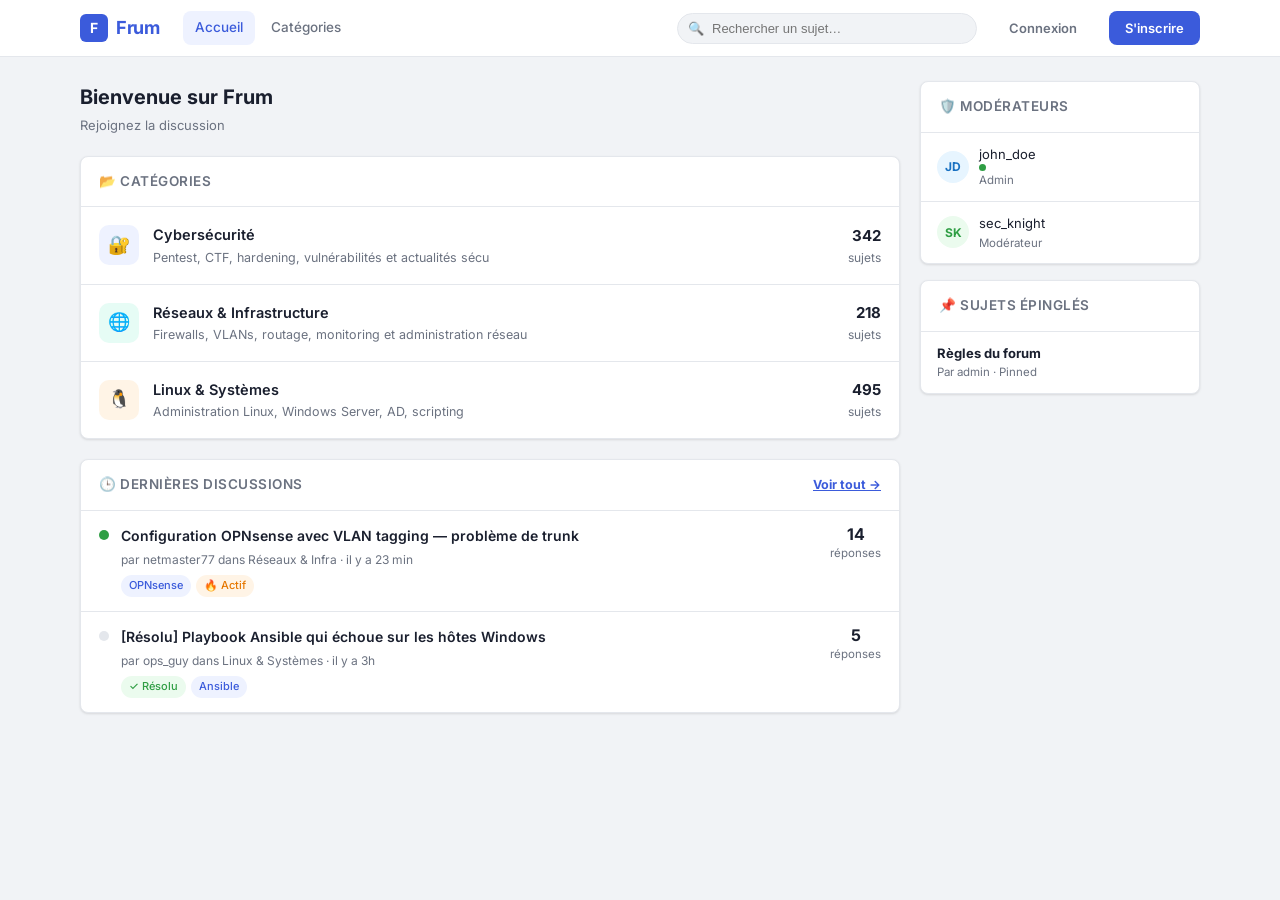
==== commit dfb08954: "Feat: séparer le fichier + simplifier" ====
--- a/front/src/index.html
+++ b/front/src/index.html
@@ -1,166 +1,111 @@
-<!doctype html>
+<!DOCTYPE html>
 <html lang="fr">
-  <head>
+<head>
     <meta charset="UTF-8" />
-    <meta name="viewport" content="width=device-width, initial-scale=1.0" />
+    <meta name="viewport" content="width=device-width, initial-scale=1.0"/>
     <title>Accueil - Frum</title>
-    <link
-      href="https://fonts.googleapis.com/css2?family=Inter:wght@400;500;600;700&display=swap"
-      rel="stylesheet"
-    />
+    <link href="https://fonts.googleapis.com/css2?family=Inter:wght@400;500;600;700&display=swap" rel="stylesheet">
     <link rel="stylesheet" href="./css/style.css" />
-  </head>
+</head>
+<body>
 
-  <body>
-    <nav class="navbar">
-      <div class="navbar-inner">
-        <a class="logo" href="index.html">
-          <div class="logo-icon">F</div>
-          Frum
-        </a>
+<nav class="navbar">
+    <div class="navbar-inner">
+        <a class="logo" href="index.html"><div class="logo-icon">F</div>Frum</a>
+        <div class="nav-links">
+            <a href="index.html" class="nav-link active">Accueil</a>
+            <a href="index.html" class="nav-link">Catégories</a>
+        </div>
         <div class="search-wrap">
-          <span class="search-icon">🔍</span>
-          <input type="text" placeholder="Rechercher un sujet…" />
+            <span class="search-icon">🔍</span>
+            <input type="text" placeholder="Rechercher un sujet…" />
         </div>
-        <script src="./session.js"></script>
-        <a id="auth-button" href="login.html" class="btn btn-primary"
-          >Connexion / S'inscrire</a
-        >
-      </div>
-    </nav>
+        <a href="login.html" class="btn btn-ghost">Connexion</a>
+        <a href="register.html" class="btn btn-primary">S'inscrire</a>
+    </div>
+</nav>
 
-    <div class="container layout">
-      <div>
+<div class="container layout">
+    <div>
         <div class="page-header">
-          <h1>Bienvenue sur Frum</h1>
-          <p>Rejoignez la discussion</p>
+            <h1>Bienvenue sur Frum</h1>
+            <p>Rejoignez la discussion</p>
         </div>
 
         <div class="card mb-5" id="categories-list">
-          <div class="card-header">
-            <h2>📂 Catégories</h2>
-          </div>
-          <a
-            href="category.html?id=1"
-            class="category-item"
-            data-category-id="1"
-          >
-            <div class="cat-icon bg-sec">🔐</div>
-            <div class="cat-info">
-              <div class="cat-name">Cybersécurité</div>
-              <div class="cat-desc">
-                Pentest, CTF, hardening, vulnérabilités et actualités sécu
-              </div>
-            </div>
-            <div class="cat-stats"><strong>342</strong> sujets</div>
-          </a>
-          <a
-            href="category.html?id=2"
-            class="category-item"
-            data-category-id="2"
-          >
-            <div class="cat-icon bg-net">🌐</div>
-            <div class="cat-info">
-              <div class="cat-name">Réseaux & Infrastructure</div>
-              <div class="cat-desc">
-                Firewalls, VLANs, routage, monitoring et administration réseau
-              </div>
-            </div>
-            <div class="cat-stats"><strong>218</strong> sujets</div>
-          </a>
-          <a
-            href="category.html?id=3"
-            class="category-item"
-            data-category-id="3"
-          >
-            <div class="cat-icon bg-sys">🐧</div>
-            <div class="cat-info">
-              <div class="cat-name">Linux & Systèmes</div>
-              <div class="cat-desc">
-                Administration Linux, Windows Server, AD, scripting
-              </div>
-            </div>
-            <div class="cat-stats"><strong>495</strong> sujets</div>
-          </a>
+            <div class="card-header"><h2>📂 Catégories</h2></div>
+            <a href="category.html?id=1" class="category-item" data-category-id="1">
+                <div class="cat-icon bg-sec">🔐</div>
+                <div class="cat-info">
+                    <div class="cat-name">Cybersécurité</div>
+                    <div class="cat-desc">Pentest, CTF, hardening, vulnérabilités et actualités sécu</div>
+                </div>
+                <div class="cat-stats"><strong>342</strong> sujets</div>
+            </a>
+            <a href="category.html?id=2" class="category-item" data-category-id="2">
+                <div class="cat-icon bg-net">🌐</div>
+                <div class="cat-info">
+                    <div class="cat-name">Réseaux & Infrastructure</div>
+                    <div class="cat-desc">Firewalls, VLANs, routage, monitoring et administration réseau</div>
+                </div>
+                <div class="cat-stats"><strong>218</strong> sujets</div>
+            </a>
+            <a href="category.html?id=3" class="category-item" data-category-id="3">
+                <div class="cat-icon bg-sys">🐧</div>
+                <div class="cat-info">
+                    <div class="cat-name">Linux & Systèmes</div>
+                    <div class="cat-desc">Administration Linux, Windows Server, AD, scripting</div>
+                </div>
+                <div class="cat-stats"><strong>495</strong> sujets</div>
+            </a>
         </div>
 
         <div class="card" id="recent-threads-list">
-          <div class="card-header">
-            <h2>🕒 Dernières discussions</h2>
-            <a
-              href="category.html?id=all"
-              class="text-sm font-bold"
-              style="color: var(--primary)"
-              >Voir tout →</a
-            >
-          </div>
-          <a href="thread.html?id=101" class="thread-item" data-thread-id="101">
-            <div class="thread-status open"></div>
-            <div class="thread-body">
-              <div class="thread-title">
-                Configuration OPNsense avec VLAN tagging — problème de trunk
-              </div>
-              <div class="thread-meta">
-                par Malo_Berger dans Réseaux & Infra · il y a 23 min
-              </div>
-              <div class="thread-tags">
-                <span class="tag">OPNsense</span
-                ><span class="tag hot">🔥 Actif</span>
-              </div>
+            <div class="card-header">
+                <h2>🕒 Dernières discussions</h2>
+                <a href="category.html?id=all" class="text-sm font-bold" style="color:var(--primary)">Voir tout →</a>
             </div>
-            <div class="thread-counts"><strong>14</strong>réponses</div>
-          </a>
-          <a href="thread.html?id=102" class="thread-item" data-thread-id="102">
-            <div class="thread-status"></div>
-            <div class="thread-body">
-              <div class="thread-title">
-                [Résolu] Playbook Ansible qui échoue sur les hôtes Windows
-              </div>
-              <div class="thread-meta">
-                par ops_guy dans Linux & Systèmes · il y a 3h
-              </div>
-              <div class="thread-tags">
-                <span class="tag resolved">✓ Résolu</span
-                ><span class="tag">Ansible</span>
-              </div>
-            </div>
-            <div class="thread-counts"><strong>5</strong>réponses</div>
-          </a>
+            <a href="thread.html?id=101" class="thread-item" data-thread-id="101">
+                <div class="thread-status open"></div>
+                <div class="thread-body">
+                    <div class="thread-title">Configuration OPNsense avec VLAN tagging — problème de trunk</div>
+                    <div class="thread-meta">par netmaster77 dans Réseaux & Infra · il y a 23 min</div>
+                    <div class="thread-tags"><span class="tag">OPNsense</span><span class="tag hot">🔥 Actif</span></div>
+                </div>
+                <div class="thread-counts"><strong>14</strong>réponses</div>
+            </a>
+            <a href="thread.html?id=102" class="thread-item" data-thread-id="102">
+                <div class="thread-status"></div>
+                <div class="thread-body">
+                    <div class="thread-title">[Résolu] Playbook Ansible qui échoue sur les hôtes Windows</div>
+                    <div class="thread-meta">par ops_guy dans Linux & Systèmes · il y a 3h</div>
+                    <div class="thread-tags"><span class="tag resolved">✓ Résolu</span><span class="tag">Ansible</span></div>
+                </div>
+                <div class="thread-counts"><strong>5</strong>réponses</div>
+            </a>
         </div>
-      </div>
+    </div>
 
-      <div>
+    <div>
         <div class="card mb-4" id="moderators-list">
-          <div class="card-header">
-            <h2>🛡️ Modérateurs</h2>
-          </div>
-          <a href="#" class="sidebar-item">
-            <div class="avatar av-admin">PB</div>
-            <div class="info">
-              Paul_Burgniard<span><span class="online"></span>Admin</span>
-            </div>
-          </a>
-          <a href="#" class="sidebar-item">
-            <div class="avatar av-mod">QA</div>
-            <div class="info">Quentin_Ambrozic<span>Modérateur</span></div>
-          </a>
-          <a href="#" class="sidebar-item">
-            <div class="avatar av-mod">MB</div>
-            <div class="info">Malo_Berger<span>Modérateur</span></div>
-          </a>
+            <div class="card-header"><h2>🛡️ Modérateurs</h2></div>
+            <a href="#" class="sidebar-item">
+                <div class="avatar av-admin">JD</div>
+                <div class="info">john_doe<span><span class="online"></span>Admin</span></div>
+            </a>
+            <a href="#" class="sidebar-item">
+                <div class="avatar av-mod">SK</div>
+                <div class="info">sec_knight<span>Modérateur</span></div>
+            </a>
         </div>
         <div class="card mb-4">
-          <div class="card-header">
-            <h2>📌 Sujets épinglés</h2>
-          </div>
-          <a href="thread.html?id=1" class="sidebar-item">
-            <div class="info">
-              <div class="font-bold">Règles du forum</div>
-              <span>Par admin · Pinned</span>
-            </div>
-          </a>
+            <div class="card-header"><h2>📌 Sujets épinglés</h2></div>
+            <a href="thread.html?id=1" class="sidebar-item">
+                <div class="info"><div class="font-bold">Règles du forum</div><span>Par admin · Pinned</span></div>
+            </a>
         </div>
-      </div>
     </div>
-  </body>
-</html>
+</div>
+
+</body>
+</html>
--- a/front/src/css/style.css
+++ b/front/src/css/style.css
@@ -1,682 +1,164 @@
-*,
-*::before,
-*::after {
-  box-sizing: border-box;
-  margin: 0;
-  padding: 0;
-}
+/* style.css */
+*, *::before, *::after { box-sizing: border-box; margin: 0; padding: 0; }
 
 :root {
-  --bg: #f1f3f6;
-  --surface: #ffffff;
-  --border: #e4e7ec;
-  --primary: #3b5bdb;
-  --primary-hover: #2f4ac8;
-  --primary-light: #eef2ff;
-  --text: #1a1f2e;
-  --muted: #6b7280;
-  --danger: #e03131;
-  --danger-light: #fff0f0;
-  --success: #2f9e44;
-  --success-light: #ebfbee;
-  --warning: #e67700;
-  --warning-light: #fff4e6;
-  --info: #1971c2;
-  --info-light: #e7f5ff;
-  --purple: #7048e8;
-  --purple-light: #f3f0ff;
-  --cyan: #1098ad;
-  --cyan-light: #e3fafc;
-  --teal: #0ca678;
-  --teal-light: #e6fcf5;
-  --red: #c92a2a;
-  --red-light: #fff5f5;
-  --radius: 8px;
-  --shadow: 0 1px 3px rgba(0, 0, 0, 0.08), 0 1px 2px rgba(0, 0, 0, 0.04);
+    --bg: #f1f3f6;
+    --surface: #ffffff;
+    --border: #e4e7ec;
+    --primary: #3b5bdb;
+    --primary-hover: #2f4ac8;
+    --primary-light: #eef2ff;
+    --text: #1a1f2e;
+    --muted: #6b7280;
+    --danger: #e03131;
+    --danger-light: #fff0f0;
+    --success: #2f9e44;
+    --success-light: #ebfbee;
+    --warning: #e67700;
+    --warning-light: #fff4e6;
+    --info: #1971c2;
+    --info-light: #e7f5ff;
+    --purple: #7048e8;
+    --purple-light: #f3f0ff;
+    --cyan: #1098ad;
+    --cyan-light: #e3fafc;
+    --teal: #0ca678;
+    --teal-light: #e6fcf5;
+    --red: #c92a2a;
+    --red-light: #fff5f5;
+    --radius: 8px;
+    --shadow: 0 1px 3px rgba(0,0,0,.08), 0 1px 2px rgba(0,0,0,.04);
 }
 
 body {
-  font-family: "Inter", system-ui, sans-serif;
-  background: var(--bg);
-  color: var(--text);
-  font-size: 14px;
-  line-height: 1.6;
+    font-family: 'Inter', system-ui, sans-serif;
+    background: var(--bg);
+    color: var(--text);
+    font-size: 14px;
+    line-height: 1.6;
 }
 
 /* ─── NAVBAR ─── */
-.navbar {
-  background: var(--surface);
-  border-bottom: 1px solid var(--border);
-  position: sticky;
-  top: 0;
-  z-index: 100;
-}
-.navbar-inner {
-  max-width: 1160px;
-  margin: 0 auto;
-  display: flex;
-  align-items: center;
-  gap: 16px;
-  padding: 0 20px;
-  height: 56px;
-}
-.logo {
-  font-size: 18px;
-  font-weight: 700;
-  color: var(--primary);
-  text-decoration: none;
-  letter-spacing: -0.4px;
-  display: flex;
-  align-items: center;
-  gap: 8px;
-}
-.logo-icon {
-  width: 28px;
-  height: 28px;
-  background: var(--primary);
-  border-radius: 6px;
-  display: flex;
-  align-items: center;
-  justify-content: center;
-  color: #fff;
-  font-size: 14px;
-}
-.nav-links {
-  display: flex;
-  gap: 4px;
-  margin-left: 8px;
-}
-.nav-link {
-  padding: 6px 12px;
-  border-radius: var(--radius);
-  color: var(--muted);
-  text-decoration: none;
-  font-size: 13.5px;
-  font-weight: 500;
-  transition: all 0.15s;
-  cursor: pointer;
-}
-.nav-link:hover,
-.nav-link.active {
-  color: var(--primary);
-  background: var(--primary-light);
-}
-.search-wrap {
-  flex: 1;
-  max-width: 300px;
-  position: relative;
-  margin-left: auto;
-}
-.search-wrap input {
-  width: 100%;
-  padding: 7px 12px 7px 34px;
-  border: 1px solid var(--border);
-  border-radius: 20px;
-  font-size: 13px;
-  background: var(--bg);
-  color: var(--text);
-  outline: none;
-  transition: border 0.15s;
-}
-.search-wrap input:focus {
-  border-color: var(--primary);
-  background: #fff;
-}
-.search-icon {
-  position: absolute;
-  left: 11px;
-  top: 50%;
-  transform: translateY(-50%);
-  color: var(--muted);
-  font-size: 13px;
-}
+.navbar { background: var(--surface); border-bottom: 1px solid var(--border); position: sticky; top: 0; z-index: 100; }
+.navbar-inner { max-width: 1160px; margin: 0 auto; display: flex; align-items: center; gap: 16px; padding: 0 20px; height: 56px; }
+.logo { font-size: 18px; font-weight: 700; color: var(--primary); text-decoration: none; letter-spacing: -0.4px; display: flex; align-items: center; gap: 8px; }
+.logo-icon { width: 28px; height: 28px; background: var(--primary); border-radius: 6px; display: flex; align-items: center; justify-content: center; color: #fff; font-size: 14px; }
+.nav-links { display: flex; gap: 4px; margin-left: 8px; }
+.nav-link { padding: 6px 12px; border-radius: var(--radius); color: var(--muted); text-decoration: none; font-size: 13.5px; font-weight: 500; transition: all .15s; cursor: pointer; }
+.nav-link:hover, .nav-link.active { color: var(--primary); background: var(--primary-light); }
+.search-wrap { flex: 1; max-width: 300px; position: relative; margin-left: auto; }
+.search-wrap input { width: 100%; padding: 7px 12px 7px 34px; border: 1px solid var(--border); border-radius: 20px; font-size: 13px; background: var(--bg); color: var(--text); outline: none; transition: border .15s; }
+.search-wrap input:focus { border-color: var(--primary); background: #fff; }
+.search-icon { position: absolute; left: 11px; top: 50%; transform: translateY(-50%); color: var(--muted); font-size: 13px; }
 
 /* ─── BUTTONS ─── */
-.btn {
-  padding: 7px 16px;
-  border-radius: var(--radius);
-  font-size: 13px;
-  font-weight: 600;
-  cursor: pointer;
-  border: none;
-  transition: all 0.15s;
-  text-decoration: none;
-  display: inline-block;
-}
-.btn-ghost {
-  background: none;
-  color: var(--muted);
-}
-.btn-ghost:hover {
-  background: var(--bg);
-  color: var(--text);
-}
-.btn-primary {
-  background: var(--primary);
-  color: #fff;
-}
-.btn-primary:hover {
-  background: var(--primary-hover);
-}
-.btn-block {
-  width: 100%;
-  text-align: center;
-}
+.btn { padding: 7px 16px; border-radius: var(--radius); font-size: 13px; font-weight: 600; cursor: pointer; border: none; transition: all .15s; text-decoration: none; display: inline-block; }
+.btn-ghost { background: none; color: var(--muted); }
+.btn-ghost:hover { background: var(--bg); color: var(--text); }
+.btn-primary { background: var(--primary); color: #fff; }
+.btn-primary:hover { background: var(--primary-hover); }
+.btn-block { width: 100%; text-align: center; }
 
 /* ─── LAYOUT & UTILS ─── */
-.container {
-  max-width: 1160px;
-  margin: 0 auto;
-  padding: 24px 20px;
-}
-.layout {
-  display: grid;
-  grid-template-columns: 1fr 280px;
-  gap: 20px;
-}
-@media (max-width: 820px) {
-  .layout {
-    grid-template-columns: 1fr;
-  }
-}
-.mb-4 {
-  margin-bottom: 16px;
-}
-.mb-5 {
-  margin-bottom: 20px;
-}
-.flex-between {
-  display: flex;
-  justify-content: space-between;
-  align-items: flex-start;
-}
-.text-muted {
-  color: var(--muted);
-}
-.font-bold {
-  font-weight: 700;
-}
-.text-sm {
-  font-size: 12.5px;
-}
+.container { max-width: 1160px; margin: 0 auto; padding: 24px 20px; }
+.layout { display: grid; grid-template-columns: 1fr 280px; gap: 20px; }
+@media(max-width: 820px) { .layout { grid-template-columns: 1fr; } }
+.mb-4 { margin-bottom: 16px; }
+.mb-5 { margin-bottom: 20px; }
+.flex-between { display: flex; justify-content: space-between; align-items: flex-start; }
+.text-muted { color: var(--muted); }
+.font-bold { font-weight: 700; }
+.text-sm { font-size: 12.5px; }
 
 /* ─── PAGE HEADER ─── */
-.page-header {
-  margin-bottom: 20px;
-}
-.page-header h1 {
-  font-size: 20px;
-  font-weight: 700;
-}
-.page-header p {
-  color: var(--muted);
-  margin-top: 2px;
-  font-size: 13px;
-}
-.breadcrumb {
-  display: flex;
-  align-items: center;
-  gap: 6px;
-  font-size: 12.5px;
-  color: var(--muted);
-  margin-bottom: 14px;
-}
-.breadcrumb a {
-  color: var(--primary);
-  cursor: pointer;
-  text-decoration: none;
-}
-.breadcrumb a:hover {
-  text-decoration: underline;
-}
+.page-header { margin-bottom: 20px; }
+.page-header h1 { font-size: 20px; font-weight: 700; }
+.page-header p { color: var(--muted); margin-top: 2px; font-size: 13px; }
+.breadcrumb { display: flex; align-items: center; gap: 6px; font-size: 12.5px; color: var(--muted); margin-bottom: 14px; }
+.breadcrumb a { color: var(--primary); cursor: pointer; text-decoration: none; }
+.breadcrumb a:hover { text-decoration: underline; }
 
 /* ─── CARD ─── */
-.card {
-  background: var(--surface);
-  border: 1px solid var(--border);
-  border-radius: var(--radius);
-  box-shadow: var(--shadow);
-}
-.card-header {
-  padding: 14px 18px;
-  border-bottom: 1px solid var(--border);
-  display: flex;
-  align-items: center;
-  justify-content: space-between;
-}
-.card-header h2 {
-  font-size: 13.5px;
-  font-weight: 600;
-  color: var(--muted);
-  text-transform: uppercase;
-  letter-spacing: 0.5px;
-}
-.card-body {
-  padding: 20px;
-}
+.card { background: var(--surface); border: 1px solid var(--border); border-radius: var(--radius); box-shadow: var(--shadow); }
+.card-header { padding: 14px 18px; border-bottom: 1px solid var(--border); display: flex; align-items: center; justify-content: space-between; }
+.card-header h2 { font-size: 13.5px; font-weight: 600; color: var(--muted); text-transform: uppercase; letter-spacing: .5px; }
+.card-body { padding: 20px; }
 
 /* ─── FORMS ─── */
-.form-group {
-  margin-bottom: 16px;
-}
-.form-label {
-  display: block;
-  font-size: 13px;
-  font-weight: 600;
-  margin-bottom: 6px;
-}
-.form-control {
-  width: 100%;
-  padding: 10px 12px;
-  border: 1px solid var(--border);
-  border-radius: var(--radius);
-  font-size: 13.5px;
-  font-family: inherit;
-  color: var(--text);
-  outline: none;
-  background: #fff;
-  transition: border 0.15s;
-}
-.form-control:focus {
-  border-color: var(--primary);
-}
-textarea.form-control {
-  resize: vertical;
-  min-height: 120px;
-}
+.form-group { margin-bottom: 16px; }
+.form-label { display: block; font-size: 13px; font-weight: 600; margin-bottom: 6px; }
+.form-control { width: 100%; padding: 10px 12px; border: 1px solid var(--border); border-radius: var(--radius); font-size: 13.5px; font-family: inherit; color: var(--text); outline: none; background: #fff; transition: border .15s; }
+.form-control:focus { border-color: var(--primary); }
+textarea.form-control { resize: vertical; min-height: 120px; }
 
 /* ─── CATEGORIES ─── */
-.category-item {
-  padding: 16px 18px;
-  border-bottom: 1px solid var(--border);
-  display: flex;
-  align-items: center;
-  gap: 14px;
-  cursor: pointer;
-  transition: background 0.1s;
-  text-decoration: none;
-  color: inherit;
-}
-.category-item:last-child {
-  border-bottom: none;
-}
-.category-item:hover {
-  background: #fafbff;
-}
-.cat-icon {
-  width: 40px;
-  height: 40px;
-  border-radius: 10px;
-  display: flex;
-  align-items: center;
-  justify-content: center;
-  font-size: 18px;
-  flex-shrink: 0;
-}
-.cat-info {
-  flex: 1;
-  min-width: 0;
-}
-.cat-name {
-  font-size: 14.5px;
-  font-weight: 600;
-}
-.cat-desc {
-  font-size: 12.5px;
-  color: var(--muted);
-  margin-top: 1px;
-}
-.cat-stats {
-  text-align: right;
-  flex-shrink: 0;
-  font-size: 12px;
-  color: var(--muted);
-}
-.cat-stats strong {
-  display: block;
-  font-size: 15px;
-  font-weight: 700;
-  color: var(--text);
-}
+.category-item { padding: 16px 18px; border-bottom: 1px solid var(--border); display: flex; align-items: center; gap: 14px; cursor: pointer; transition: background .1s; text-decoration: none; color: inherit; }
+.category-item:last-child { border-bottom: none; }
+.category-item:hover { background: #fafbff; }
+.cat-icon { width: 40px; height: 40px; border-radius: 10px; display: flex; align-items: center; justify-content: center; font-size: 18px; flex-shrink: 0; }
+.cat-info { flex: 1; min-width: 0; }
+.cat-name { font-size: 14.5px; font-weight: 600; }
+.cat-desc { font-size: 12.5px; color: var(--muted); margin-top: 1px; }
+.cat-stats { text-align: right; flex-shrink: 0; font-size: 12px; color: var(--muted); }
+.cat-stats strong { display: block; font-size: 15px; font-weight: 700; color: var(--text); }
 
 /* ─── THREADS ─── */
-.thread-item {
-  padding: 14px 18px;
-  border-bottom: 1px solid var(--border);
-  display: flex;
-  align-items: flex-start;
-  gap: 12px;
-  cursor: pointer;
-  transition: background 0.1s;
-  text-decoration: none;
-  color: inherit;
-}
-.thread-item.hidden {
-  display: none;
-}
-.thread-item:last-child {
-  border-bottom: none;
-}
-.thread-item:hover {
-  background: #fafbff;
-}
-.thread-status {
-  width: 10px;
-  height: 10px;
-  border-radius: 50%;
-  margin-top: 5px;
-  flex-shrink: 0;
-  background: var(--border);
-}
-.thread-status.open {
-  background: var(--success);
-}
-.thread-body {
-  flex: 1;
-  min-width: 0;
-}
-.thread-title {
-  font-size: 14px;
-  font-weight: 600;
-  color: var(--text);
-  white-space: nowrap;
-  overflow: hidden;
-  text-overflow: ellipsis;
-}
-.thread-meta {
-  font-size: 12px;
-  color: var(--muted);
-  margin-top: 3px;
-}
-.thread-meta a {
-  color: var(--primary);
-  text-decoration: none;
-}
-.thread-tags {
-  display: flex;
-  gap: 5px;
-  margin-top: 6px;
-  flex-wrap: wrap;
-}
-.tag {
-  padding: 2px 8px;
-  border-radius: 20px;
-  font-size: 11px;
-  font-weight: 500;
-  background: var(--primary-light);
-  color: var(--primary);
-}
-.tag.hot {
-  background: var(--warning-light);
-  color: var(--warning);
-}
-.tag.resolved {
-  background: var(--success-light);
-  color: var(--success);
-}
-.thread-counts {
-  text-align: center;
-  flex-shrink: 0;
-  font-size: 11.5px;
-  color: var(--muted);
-}
-.thread-counts strong {
-  display: block;
-  font-size: 16px;
-  font-weight: 700;
-  color: var(--text);
-  line-height: 1.2;
-}
+.thread-item { padding: 14px 18px; border-bottom: 1px solid var(--border); display: flex; align-items: flex-start; gap: 12px; cursor: pointer; transition: background .1s; text-decoration: none; color: inherit; }
+.thread-item.hidden { display: none; }
+.thread-item:last-child { border-bottom: none; }
+.thread-item:hover { background: #fafbff; }
+.thread-status { width: 10px; height: 10px; border-radius: 50%; margin-top: 5px; flex-shrink: 0; background: var(--border); }
+.thread-status.open { background: var(--success); }
+.thread-body { flex: 1; min-width: 0; }
+.thread-title { font-size: 14px; font-weight: 600; color: var(--text); white-space: nowrap; overflow: hidden; text-overflow: ellipsis; }
+.thread-meta { font-size: 12px; color: var(--muted); margin-top: 3px; }
+.thread-meta a { color: var(--primary); text-decoration: none; }
+.thread-tags { display: flex; gap: 5px; margin-top: 6px; flex-wrap: wrap; }
+.tag { padding: 2px 8px; border-radius: 20px; font-size: 11px; font-weight: 500; background: var(--primary-light); color: var(--primary); }
+.tag.hot { background: var(--warning-light); color: var(--warning); }
+.tag.resolved { background: var(--success-light); color: var(--success); }
+.thread-counts { text-align: center; flex-shrink: 0; font-size: 11.5px; color: var(--muted); }
+.thread-counts strong { display: block; font-size: 16px; font-weight: 700; color: var(--text); line-height: 1.2; }
 
 /* ─── POSTS ─── */
-.post-item {
-  padding: 20px 18px;
-  border-bottom: 1px solid var(--border);
-  display: flex;
-  gap: 14px;
-}
-.post-item:last-child {
-  border-bottom: none;
-}
-.post-author {
-  flex-shrink: 0;
-  text-align: center;
-  width: 72px;
-}
-.post-author .name {
-  font-size: 12px;
-  font-weight: 600;
-  margin-top: 6px;
-}
-.post-author .role {
-  font-size: 10.5px;
-  padding: 1px 6px;
-  border-radius: 3px;
-  margin-top: 3px;
-  display: inline-block;
-}
-.role-admin {
-  background: var(--danger-light);
-  color: var(--danger);
-}
-.role-mod {
-  background: var(--warning-light);
-  color: var(--warning);
-}
-.role-member {
-  background: var(--primary-light);
-  color: var(--primary);
-}
-.post-content {
-  flex: 1;
-  min-width: 0;
-}
-.post-header-line {
-  display: flex;
-  justify-content: space-between;
-  align-items: center;
-  margin-bottom: 10px;
-  padding-bottom: 10px;
-  border-bottom: 1px solid var(--border);
-}
-.post-text {
-  font-size: 13.5px;
-  line-height: 1.75;
-  color: #2c3347;
-}
-.post-text p + p {
-  margin-top: 10px;
-}
-.post-actions {
-  margin-top: 12px;
-  display: flex;
-  gap: 8px;
-}
+.post-item { padding: 20px 18px; border-bottom: 1px solid var(--border); display: flex; gap: 14px; }
+.post-item:last-child { border-bottom: none; }
+.post-author { flex-shrink: 0; text-align: center; width: 72px; }
+.post-author .name { font-size: 12px; font-weight: 600; margin-top: 6px; }
+.post-author .role { font-size: 10.5px; padding: 1px 6px; border-radius: 3px; margin-top: 3px; display: inline-block; }
+.role-admin { background: var(--danger-light); color: var(--danger); }
+.role-mod { background: var(--warning-light); color: var(--warning); }
+.role-member { background: var(--primary-light); color: var(--primary); }
+.post-content { flex: 1; min-width: 0; }
+.post-header-line { display: flex; justify-content: space-between; align-items: center; margin-bottom: 10px; padding-bottom: 10px; border-bottom: 1px solid var(--border); }
+.post-text { font-size: 13.5px; line-height: 1.75; color: #2c3347; }
+.post-text p + p { margin-top: 10px; }
+.post-actions { margin-top: 12px; display: flex; gap: 8px; }
 
 /* ─── SIDEBAR ─── */
-.sidebar-item {
-  padding: 11px 16px;
-  border-bottom: 1px solid var(--border);
-  display: flex;
-  align-items: center;
-  gap: 10px;
-  font-size: 13px;
-  text-decoration: none;
-  color: inherit;
-}
-.sidebar-item:last-child {
-  border-bottom: none;
-}
-.sidebar-item .info {
-  flex: 1;
-  min-width: 0;
-}
-.sidebar-item .info span {
-  display: block;
-  font-size: 11.5px;
-  color: var(--muted);
-}
-.avatar {
-  width: 32px;
-  height: 32px;
-  border-radius: 50%;
-  display: flex;
-  align-items: center;
-  justify-content: center;
-  font-size: 12px;
-  font-weight: 700;
-  flex-shrink: 0;
-}
-.avatar-lg {
-  width: 48px;
-  height: 48px;
-  font-size: 16px;
-  margin: 0 auto;
-}
-.online {
-  display: inline-block;
-  width: 7px;
-  height: 7px;
-  border-radius: 50%;
-  background: var(--success);
-  margin-right: 4px;
-}
+.sidebar-item { padding: 11px 16px; border-bottom: 1px solid var(--border); display: flex; align-items: center; gap: 10px; font-size: 13px; text-decoration: none; color: inherit; }
+.sidebar-item:last-child { border-bottom: none; }
+.sidebar-item .info { flex: 1; min-width: 0; }
+.sidebar-item .info span { display: block; font-size: 11.5px; color: var(--muted); }
+.avatar { width: 32px; height: 32px; border-radius: 50%; display: flex; align-items: center; justify-content: center; font-size: 12px; font-weight: 700; flex-shrink: 0; }
+.avatar-lg { width: 48px; height: 48px; font-size: 16px; margin: 0 auto; }
+.online { display: inline-block; width: 7px; height: 7px; border-radius: 50%; background: var(--success); margin-right: 4px; }
 
 /* ─── TOOLBAR & PAGINATION ─── */
-.toolbar {
-  display: flex;
-  align-items: center;
-  justify-content: space-between;
-  margin-bottom: 14px;
-  gap: 10px;
-}
-.toolbar-left {
-  display: flex;
-  align-items: center;
-  gap: 8px;
-}
-.filter-btn {
-  padding: 6px 12px;
-  border-radius: 20px;
-  font-size: 12.5px;
-  font-weight: 500;
-  border: 1px solid var(--border);
-  background: #fff;
-  cursor: pointer;
-  color: var(--muted);
-  transition: all 0.15s;
-}
-.filter-btn.active,
-.filter-btn:hover {
-  border-color: var(--primary);
-  color: var(--primary);
-  background: var(--primary-light);
-}
-.pagination {
-  display: flex;
-  gap: 4px;
-  justify-content: center;
-  margin-top: 16px;
-}
-.page-btn {
-  min-width: 32px;
-  height: 32px;
-  padding: 0 8px;
-  border-radius: 6px;
-  border: 1px solid var(--border);
-  background: #fff;
-  font-size: 13px;
-  cursor: pointer;
-  color: var(--muted);
-  transition: all 0.15s;
-  display: flex;
-  align-items: center;
-  justify-content: center;
-}
-.page-btn.active {
-  background: var(--primary);
-  color: #fff;
-  border-color: var(--primary);
-}
+.toolbar { display: flex; align-items: center; justify-content: space-between; margin-bottom: 14px; gap: 10px; }
+.toolbar-left { display: flex; align-items: center; gap: 8px; }
+.filter-btn { padding: 6px 12px; border-radius: 20px; font-size: 12.5px; font-weight: 500; border: 1px solid var(--border); background: #fff; cursor: pointer; color: var(--muted); transition: all .15s; }
+.filter-btn.active, .filter-btn:hover { border-color: var(--primary); color: var(--primary); background: var(--primary-light); }
+.pagination { display: flex; gap: 4px; justify-content: center; margin-top: 16px; }
+.page-btn { min-width: 32px; height: 32px; padding: 0 8px; border-radius: 6px; border: 1px solid var(--border); background: #fff; font-size: 13px; cursor: pointer; color: var(--muted); transition: all .15s; display: flex; align-items: center; justify-content: center; }
+.page-btn.active { background: var(--primary); color: #fff; border-color: var(--primary); }
 
 /* ─── UTILITY COLORS ─── */
-.bg-sec {
-  background: var(--primary-light);
-  color: var(--primary);
-}
-.bg-net {
-  background: var(--teal-light);
-  color: var(--teal);
-}
-.bg-sys {
-  background: var(--warning-light);
-  color: var(--warning);
-}
-.bg-dev {
-  background: var(--purple-light);
-  color: var(--purple);
-}
-.bg-hw {
-  background: var(--red-light);
-  color: var(--red);
-}
-.bg-news {
-  background: var(--cyan-light);
-  color: var(--cyan);
-}
-.av-admin {
-  background: var(--info-light);
-  color: var(--info);
-}
-.av-mod {
-  background: var(--success-light);
-  color: var(--success);
-}
-.auth-body {
-  display: flex;
-  align-items: center;
-  justify-content: center;
-  min-height: 100vh;
-}
-
-.login-card {
-  width: 100%;
-  max-width: 400px;
-}
-
-.login-header {
-  display: flex;
-  align-items: center;
-  position: relative;
-}
-
-.btn-back {
-  background: none;
-  border: none;
-  cursor: pointer;
-  padding: 6px 8px;
-  border-radius: 6px;
-  color: inherit;
-  display: flex;
-  align-items: center;
-  transition: background 0.18s;
-  flex-shrink: 0;
-  position: relative;
-  z-index: 1;
-}
-
-.btn-back:hover {
-  background: rgba(0, 0, 0, 0.07);
-}
-
-.login-title {
-  position: absolute;
-  left: 50%;
-  transform: translateX(-50%);
-  margin: 0;
-  pointer-events: none;
-}
-
-.btn-register {
-  margin-top: 10px;
-}
+.bg-sec { background: var(--primary-light); color: var(--primary); }
+.bg-net { background: var(--teal-light); color: var(--teal); }
+.bg-sys { background: var(--warning-light); color: var(--warning); }
+.bg-dev { background: var(--purple-light); color: var(--purple); }
+.bg-hw { background: var(--red-light); color: var(--red); }
+.bg-news { background: var(--cyan-light); color: var(--cyan); }
+.av-admin { background: var(--info-light); color: var(--info); }
+.av-mod { background: var(--success-light); color: var(--success); }
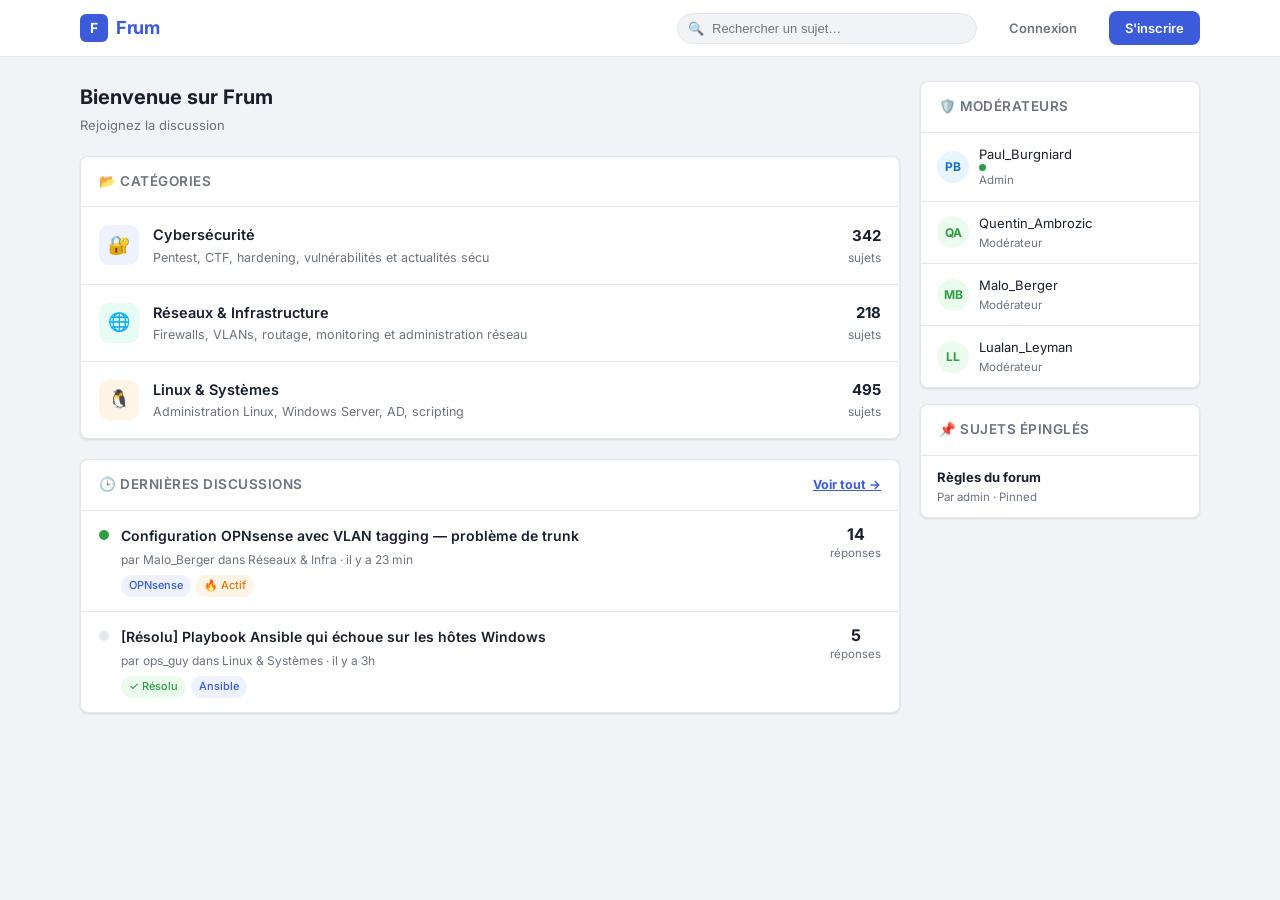
==== commit f3b6dbda: "Feat: remove buttons + change moderators" ====
--- a/front/src/index.html
+++ b/front/src/index.html
@@ -1,111 +1,131 @@
 <!DOCTYPE html>
 <html lang="fr">
+
 <head>
     <meta charset="UTF-8" />
-    <meta name="viewport" content="width=device-width, initial-scale=1.0"/>
+    <meta name="viewport" content="width=device-width, initial-scale=1.0" />
     <title>Accueil - Frum</title>
     <link href="https://fonts.googleapis.com/css2?family=Inter:wght@400;500;600;700&display=swap" rel="stylesheet">
     <link rel="stylesheet" href="./css/style.css" />
 </head>
+
 <body>
 
-<nav class="navbar">
-    <div class="navbar-inner">
-        <a class="logo" href="index.html"><div class="logo-icon">F</div>Frum</a>
-        <div class="nav-links">
-            <a href="index.html" class="nav-link active">Accueil</a>
-            <a href="index.html" class="nav-link">Catégories</a>
+    <nav class="navbar">
+        <div class="navbar-inner">
+            <a class="logo" href="index.html">
+                <div class="logo-icon">F</div>Frum
+            </a>
+            <div class="search-wrap">
+                <span class="search-icon">🔍</span>
+                <input type="text" placeholder="Rechercher un sujet…" />
+            </div>
+            <a href="login.html" class="btn btn-ghost">Connexion</a>
+            <a href="register.html" class="btn btn-primary">S'inscrire</a>
         </div>
-        <div class="search-wrap">
-            <span class="search-icon">🔍</span>
-            <input type="text" placeholder="Rechercher un sujet…" />
-        </div>
-        <a href="login.html" class="btn btn-ghost">Connexion</a>
-        <a href="register.html" class="btn btn-primary">S'inscrire</a>
-    </div>
-</nav>
+    </nav>
 
-<div class="container layout">
-    <div>
-        <div class="page-header">
-            <h1>Bienvenue sur Frum</h1>
-            <p>Rejoignez la discussion</p>
+    <div class="container layout">
+        <div>
+            <div class="page-header">
+                <h1>Bienvenue sur Frum</h1>
+                <p>Rejoignez la discussion</p>
+            </div>
+
+            <div class="card mb-5" id="categories-list">
+                <div class="card-header">
+                    <h2>📂 Catégories</h2>
+                </div>
+                <a href="category.html?id=1" class="category-item" data-category-id="1">
+                    <div class="cat-icon bg-sec">🔐</div>
+                    <div class="cat-info">
+                        <div class="cat-name">Cybersécurité</div>
+                        <div class="cat-desc">Pentest, CTF, hardening, vulnérabilités et actualités sécu</div>
+                    </div>
+                    <div class="cat-stats"><strong>342</strong> sujets</div>
+                </a>
+                <a href="category.html?id=2" class="category-item" data-category-id="2">
+                    <div class="cat-icon bg-net">🌐</div>
+                    <div class="cat-info">
+                        <div class="cat-name">Réseaux & Infrastructure</div>
+                        <div class="cat-desc">Firewalls, VLANs, routage, monitoring et administration réseau</div>
+                    </div>
+                    <div class="cat-stats"><strong>218</strong> sujets</div>
+                </a>
+                <a href="category.html?id=3" class="category-item" data-category-id="3">
+                    <div class="cat-icon bg-sys">🐧</div>
+                    <div class="cat-info">
+                        <div class="cat-name">Linux & Systèmes</div>
+                        <div class="cat-desc">Administration Linux, Windows Server, AD, scripting</div>
+                    </div>
+                    <div class="cat-stats"><strong>495</strong> sujets</div>
+                </a>
+            </div>
+
+            <div class="card" id="recent-threads-list">
+                <div class="card-header">
+                    <h2>🕒 Dernières discussions</h2>
+                    <a href="category.html?id=all" class="text-sm font-bold" style="color:var(--primary)">Voir tout
+                        →</a>
+                </div>
+                <a href="thread.html?id=101" class="thread-item" data-thread-id="101">
+                    <div class="thread-status open"></div>
+                    <div class="thread-body">
+                        <div class="thread-title">Configuration OPNsense avec VLAN tagging — problème de trunk</div>
+                        <div class="thread-meta">par Malo_Berger dans Réseaux & Infra · il y a 23 min</div>
+                        <div class="thread-tags"><span class="tag">OPNsense</span><span class="tag hot">🔥 Actif</span>
+                        </div>
+                    </div>
+                    <div class="thread-counts"><strong>14</strong>réponses</div>
+                </a>
+                <a href="thread.html?id=102" class="thread-item" data-thread-id="102">
+                    <div class="thread-status"></div>
+                    <div class="thread-body">
+                        <div class="thread-title">[Résolu] Playbook Ansible qui échoue sur les hôtes Windows</div>
+                        <div class="thread-meta">par ops_guy dans Linux & Systèmes · il y a 3h</div>
+                        <div class="thread-tags"><span class="tag resolved">✓ Résolu</span><span
+                                class="tag">Ansible</span></div>
+                    </div>
+                    <div class="thread-counts"><strong>5</strong>réponses</div>
+                </a>
+            </div>
         </div>
 
-        <div class="card mb-5" id="categories-list">
-            <div class="card-header"><h2>📂 Catégories</h2></div>
-            <a href="category.html?id=1" class="category-item" data-category-id="1">
-                <div class="cat-icon bg-sec">🔐</div>
-                <div class="cat-info">
-                    <div class="cat-name">Cybersécurité</div>
-                    <div class="cat-desc">Pentest, CTF, hardening, vulnérabilités et actualités sécu</div>
+        <div>
+            <div class="card mb-4" id="moderators-list">
+                <div class="card-header">
+                    <h2>🛡️ Modérateurs</h2>
                 </div>
-                <div class="cat-stats"><strong>342</strong> sujets</div>
-            </a>
-            <a href="category.html?id=2" class="category-item" data-category-id="2">
-                <div class="cat-icon bg-net">🌐</div>
-                <div class="cat-info">
-                    <div class="cat-name">Réseaux & Infrastructure</div>
-                    <div class="cat-desc">Firewalls, VLANs, routage, monitoring et administration réseau</div>
+                <a href="#" class="sidebar-item">
+                    <div class="avatar av-admin">PB</div>
+                    <div class="info">Paul_Burgniard<span><span class="online"></span>Admin</span></div>
+                </a>
+                <a href="#" class="sidebar-item">
+                    <div class="avatar av-mod">QA</div>
+                    <div class="info">Quentin_Ambrozic<span>Modérateur</span></div>
+                </a>
+                <a href="#" class="sidebar-item">
+                    <div class="avatar av-mod">MB</div>
+                    <div class="info">Malo_Berger<span>Modérateur</span></div>
+                </a>
+                <a href="#" class="sidebar-item">
+                    <div class="avatar av-mod">LL</div>
+                    <div class="info">Lualan_Leyman<span>Modérateur</span></div>
+                </a>
+
+            </div>
+            <div class="card mb-4">
+                <div class="card-header">
+                    <h2>📌 Sujets épinglés</h2>
                 </div>
-                <div class="cat-stats"><strong>218</strong> sujets</div>
-            </a>
-            <a href="category.html?id=3" class="category-item" data-category-id="3">
-                <div class="cat-icon bg-sys">🐧</div>
-                <div class="cat-info">
-                    <div class="cat-name">Linux & Systèmes</div>
-                    <div class="cat-desc">Administration Linux, Windows Server, AD, scripting</div>
-                </div>
-                <div class="cat-stats"><strong>495</strong> sujets</div>
-            </a>
+                <a href="thread.html?id=1" class="sidebar-item">
+                    <div class="info">
+                        <div class="font-bold">Règles du forum</div><span>Par admin · Pinned</span>
+                    </div>
+                </a>
+            </div>
         </div>
 
-        <div class="card" id="recent-threads-list">
-            <div class="card-header">
-                <h2>🕒 Dernières discussions</h2>
-                <a href="category.html?id=all" class="text-sm font-bold" style="color:var(--primary)">Voir tout →</a>
-            </div>
-            <a href="thread.html?id=101" class="thread-item" data-thread-id="101">
-                <div class="thread-status open"></div>
-                <div class="thread-body">
-                    <div class="thread-title">Configuration OPNsense avec VLAN tagging — problème de trunk</div>
-                    <div class="thread-meta">par netmaster77 dans Réseaux & Infra · il y a 23 min</div>
-                    <div class="thread-tags"><span class="tag">OPNsense</span><span class="tag hot">🔥 Actif</span></div>
-                </div>
-                <div class="thread-counts"><strong>14</strong>réponses</div>
-            </a>
-            <a href="thread.html?id=102" class="thread-item" data-thread-id="102">
-                <div class="thread-status"></div>
-                <div class="thread-body">
-                    <div class="thread-title">[Résolu] Playbook Ansible qui échoue sur les hôtes Windows</div>
-                    <div class="thread-meta">par ops_guy dans Linux & Systèmes · il y a 3h</div>
-                    <div class="thread-tags"><span class="tag resolved">✓ Résolu</span><span class="tag">Ansible</span></div>
-                </div>
-                <div class="thread-counts"><strong>5</strong>réponses</div>
-            </a>
-        </div>
-    </div>
+</body>
 
-    <div>
-        <div class="card mb-4" id="moderators-list">
-            <div class="card-header"><h2>🛡️ Modérateurs</h2></div>
-            <a href="#" class="sidebar-item">
-                <div class="avatar av-admin">JD</div>
-                <div class="info">john_doe<span><span class="online"></span>Admin</span></div>
-            </a>
-            <a href="#" class="sidebar-item">
-                <div class="avatar av-mod">SK</div>
-                <div class="info">sec_knight<span>Modérateur</span></div>
-            </a>
-        </div>
-        <div class="card mb-4">
-            <div class="card-header"><h2>📌 Sujets épinglés</h2></div>
-            <a href="thread.html?id=1" class="sidebar-item">
-                <div class="info"><div class="font-bold">Règles du forum</div><span>Par admin · Pinned</span></div>
-            </a>
-        </div>
-    </div>
-</div>
-
-</body>
 </html>
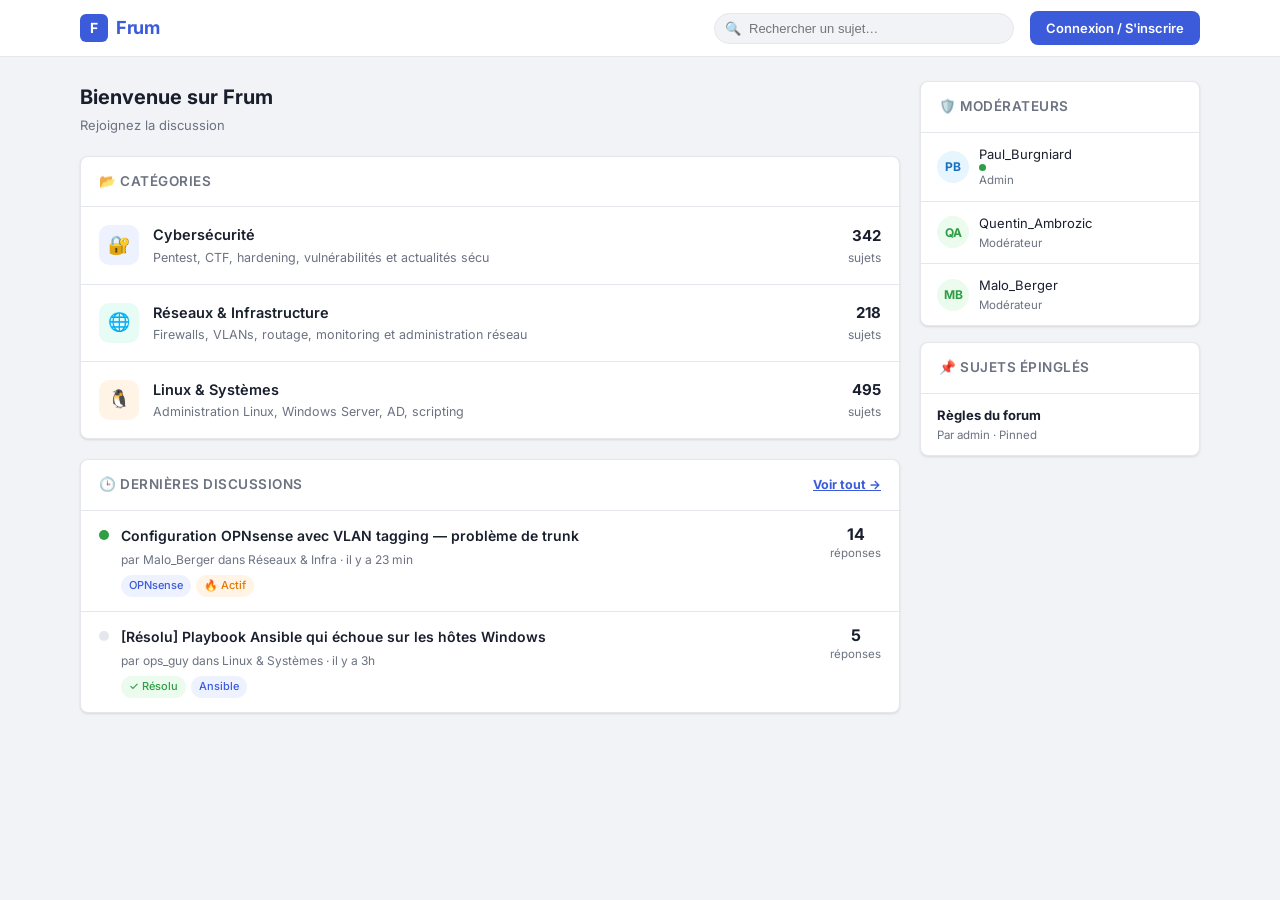
==== commit 9d348612: "Merge pull request #6 from GDBlaster/feature-login Feature login" ====
--- a/front/src/index.html
+++ b/front/src/index.html
@@ -1,131 +1,166 @@
-<!DOCTYPE html>
+<!doctype html>
 <html lang="fr">
-
-<head>
+  <head>
     <meta charset="UTF-8" />
     <meta name="viewport" content="width=device-width, initial-scale=1.0" />
     <title>Accueil - Frum</title>
-    <link href="https://fonts.googleapis.com/css2?family=Inter:wght@400;500;600;700&display=swap" rel="stylesheet">
+    <link
+      href="https://fonts.googleapis.com/css2?family=Inter:wght@400;500;600;700&display=swap"
+      rel="stylesheet"
+    />
     <link rel="stylesheet" href="./css/style.css" />
-</head>
+  </head>
 
-<body>
-
+  <body>
     <nav class="navbar">
-        <div class="navbar-inner">
-            <a class="logo" href="index.html">
-                <div class="logo-icon">F</div>Frum
-            </a>
-            <div class="search-wrap">
-                <span class="search-icon">🔍</span>
-                <input type="text" placeholder="Rechercher un sujet…" />
-            </div>
-            <a href="login.html" class="btn btn-ghost">Connexion</a>
-            <a href="register.html" class="btn btn-primary">S'inscrire</a>
+      <div class="navbar-inner">
+        <a class="logo" href="index.html">
+          <div class="logo-icon">F</div>
+          Frum
+        </a>
+        <div class="search-wrap">
+          <span class="search-icon">🔍</span>
+          <input type="text" placeholder="Rechercher un sujet…" />
         </div>
+        <script src="./session.js"></script>
+        <a id="auth-button" href="login.html" class="btn btn-primary"
+          >Connexion / S'inscrire</a
+        >
+      </div>
     </nav>
 
     <div class="container layout">
-        <div>
-            <div class="page-header">
-                <h1>Bienvenue sur Frum</h1>
-                <p>Rejoignez la discussion</p>
-            </div>
-
-            <div class="card mb-5" id="categories-list">
-                <div class="card-header">
-                    <h2>📂 Catégories</h2>
-                </div>
-                <a href="category.html?id=1" class="category-item" data-category-id="1">
-                    <div class="cat-icon bg-sec">🔐</div>
-                    <div class="cat-info">
-                        <div class="cat-name">Cybersécurité</div>
-                        <div class="cat-desc">Pentest, CTF, hardening, vulnérabilités et actualités sécu</div>
-                    </div>
-                    <div class="cat-stats"><strong>342</strong> sujets</div>
-                </a>
-                <a href="category.html?id=2" class="category-item" data-category-id="2">
-                    <div class="cat-icon bg-net">🌐</div>
-                    <div class="cat-info">
-                        <div class="cat-name">Réseaux & Infrastructure</div>
-                        <div class="cat-desc">Firewalls, VLANs, routage, monitoring et administration réseau</div>
-                    </div>
-                    <div class="cat-stats"><strong>218</strong> sujets</div>
-                </a>
-                <a href="category.html?id=3" class="category-item" data-category-id="3">
-                    <div class="cat-icon bg-sys">🐧</div>
-                    <div class="cat-info">
-                        <div class="cat-name">Linux & Systèmes</div>
-                        <div class="cat-desc">Administration Linux, Windows Server, AD, scripting</div>
-                    </div>
-                    <div class="cat-stats"><strong>495</strong> sujets</div>
-                </a>
-            </div>
-
-            <div class="card" id="recent-threads-list">
-                <div class="card-header">
-                    <h2>🕒 Dernières discussions</h2>
-                    <a href="category.html?id=all" class="text-sm font-bold" style="color:var(--primary)">Voir tout
-                        →</a>
-                </div>
-                <a href="thread.html?id=101" class="thread-item" data-thread-id="101">
-                    <div class="thread-status open"></div>
-                    <div class="thread-body">
-                        <div class="thread-title">Configuration OPNsense avec VLAN tagging — problème de trunk</div>
-                        <div class="thread-meta">par Malo_Berger dans Réseaux & Infra · il y a 23 min</div>
-                        <div class="thread-tags"><span class="tag">OPNsense</span><span class="tag hot">🔥 Actif</span>
-                        </div>
-                    </div>
-                    <div class="thread-counts"><strong>14</strong>réponses</div>
-                </a>
-                <a href="thread.html?id=102" class="thread-item" data-thread-id="102">
-                    <div class="thread-status"></div>
-                    <div class="thread-body">
-                        <div class="thread-title">[Résolu] Playbook Ansible qui échoue sur les hôtes Windows</div>
-                        <div class="thread-meta">par ops_guy dans Linux & Systèmes · il y a 3h</div>
-                        <div class="thread-tags"><span class="tag resolved">✓ Résolu</span><span
-                                class="tag">Ansible</span></div>
-                    </div>
-                    <div class="thread-counts"><strong>5</strong>réponses</div>
-                </a>
-            </div>
+      <div>
+        <div class="page-header">
+          <h1>Bienvenue sur Frum</h1>
+          <p>Rejoignez la discussion</p>
         </div>
 
-        <div>
-            <div class="card mb-4" id="moderators-list">
-                <div class="card-header">
-                    <h2>🛡️ Modérateurs</h2>
-                </div>
-                <a href="#" class="sidebar-item">
-                    <div class="avatar av-admin">PB</div>
-                    <div class="info">Paul_Burgniard<span><span class="online"></span>Admin</span></div>
-                </a>
-                <a href="#" class="sidebar-item">
-                    <div class="avatar av-mod">QA</div>
-                    <div class="info">Quentin_Ambrozic<span>Modérateur</span></div>
-                </a>
-                <a href="#" class="sidebar-item">
-                    <div class="avatar av-mod">MB</div>
-                    <div class="info">Malo_Berger<span>Modérateur</span></div>
-                </a>
-                <a href="#" class="sidebar-item">
-                    <div class="avatar av-mod">LL</div>
-                    <div class="info">Lualan_Leyman<span>Modérateur</span></div>
-                </a>
-
+        <div class="card mb-5" id="categories-list">
+          <div class="card-header">
+            <h2>📂 Catégories</h2>
+          </div>
+          <a
+            href="category.html?id=1"
+            class="category-item"
+            data-category-id="1"
+          >
+            <div class="cat-icon bg-sec">🔐</div>
+            <div class="cat-info">
+              <div class="cat-name">Cybersécurité</div>
+              <div class="cat-desc">
+                Pentest, CTF, hardening, vulnérabilités et actualités sécu
+              </div>
             </div>
-            <div class="card mb-4">
-                <div class="card-header">
-                    <h2>📌 Sujets épinglés</h2>
-                </div>
-                <a href="thread.html?id=1" class="sidebar-item">
-                    <div class="info">
-                        <div class="font-bold">Règles du forum</div><span>Par admin · Pinned</span>
-                    </div>
-                </a>
+            <div class="cat-stats"><strong>342</strong> sujets</div>
+          </a>
+          <a
+            href="category.html?id=2"
+            class="category-item"
+            data-category-id="2"
+          >
+            <div class="cat-icon bg-net">🌐</div>
+            <div class="cat-info">
+              <div class="cat-name">Réseaux & Infrastructure</div>
+              <div class="cat-desc">
+                Firewalls, VLANs, routage, monitoring et administration réseau
+              </div>
             </div>
+            <div class="cat-stats"><strong>218</strong> sujets</div>
+          </a>
+          <a
+            href="category.html?id=3"
+            class="category-item"
+            data-category-id="3"
+          >
+            <div class="cat-icon bg-sys">🐧</div>
+            <div class="cat-info">
+              <div class="cat-name">Linux & Systèmes</div>
+              <div class="cat-desc">
+                Administration Linux, Windows Server, AD, scripting
+              </div>
+            </div>
+            <div class="cat-stats"><strong>495</strong> sujets</div>
+          </a>
         </div>
 
-</body>
+        <div class="card" id="recent-threads-list">
+          <div class="card-header">
+            <h2>🕒 Dernières discussions</h2>
+            <a
+              href="category.html?id=all"
+              class="text-sm font-bold"
+              style="color: var(--primary)"
+              >Voir tout →</a
+            >
+          </div>
+          <a href="thread.html?id=101" class="thread-item" data-thread-id="101">
+            <div class="thread-status open"></div>
+            <div class="thread-body">
+              <div class="thread-title">
+                Configuration OPNsense avec VLAN tagging — problème de trunk
+              </div>
+              <div class="thread-meta">
+                par Malo_Berger dans Réseaux & Infra · il y a 23 min
+              </div>
+              <div class="thread-tags">
+                <span class="tag">OPNsense</span
+                ><span class="tag hot">🔥 Actif</span>
+              </div>
+            </div>
+            <div class="thread-counts"><strong>14</strong>réponses</div>
+          </a>
+          <a href="thread.html?id=102" class="thread-item" data-thread-id="102">
+            <div class="thread-status"></div>
+            <div class="thread-body">
+              <div class="thread-title">
+                [Résolu] Playbook Ansible qui échoue sur les hôtes Windows
+              </div>
+              <div class="thread-meta">
+                par ops_guy dans Linux & Systèmes · il y a 3h
+              </div>
+              <div class="thread-tags">
+                <span class="tag resolved">✓ Résolu</span
+                ><span class="tag">Ansible</span>
+              </div>
+            </div>
+            <div class="thread-counts"><strong>5</strong>réponses</div>
+          </a>
+        </div>
+      </div>
 
-</html>+      <div>
+        <div class="card mb-4" id="moderators-list">
+          <div class="card-header">
+            <h2>🛡️ Modérateurs</h2>
+          </div>
+          <a href="#" class="sidebar-item">
+            <div class="avatar av-admin">PB</div>
+            <div class="info">
+              Paul_Burgniard<span><span class="online"></span>Admin</span>
+            </div>
+          </a>
+          <a href="#" class="sidebar-item">
+            <div class="avatar av-mod">QA</div>
+            <div class="info">Quentin_Ambrozic<span>Modérateur</span></div>
+          </a>
+          <a href="#" class="sidebar-item">
+            <div class="avatar av-mod">MB</div>
+            <div class="info">Malo_Berger<span>Modérateur</span></div>
+          </a>
+        </div>
+        <div class="card mb-4">
+          <div class="card-header">
+            <h2>📌 Sujets épinglés</h2>
+          </div>
+          <a href="thread.html?id=1" class="sidebar-item">
+            <div class="info">
+              <div class="font-bold">Règles du forum</div>
+              <span>Par admin · Pinned</span>
+            </div>
+          </a>
+        </div>
+      </div>
+    </div>
+  </body>
+</html>
--- a/front/src/css/style.css
+++ b/front/src/css/style.css
@@ -1,164 +1,682 @@
-/* style.css */
-*, *::before, *::after { box-sizing: border-box; margin: 0; padding: 0; }
+*,
+*::before,
+*::after {
+  box-sizing: border-box;
+  margin: 0;
+  padding: 0;
+}
 
 :root {
-    --bg: #f1f3f6;
-    --surface: #ffffff;
-    --border: #e4e7ec;
-    --primary: #3b5bdb;
-    --primary-hover: #2f4ac8;
-    --primary-light: #eef2ff;
-    --text: #1a1f2e;
-    --muted: #6b7280;
-    --danger: #e03131;
-    --danger-light: #fff0f0;
-    --success: #2f9e44;
-    --success-light: #ebfbee;
-    --warning: #e67700;
-    --warning-light: #fff4e6;
-    --info: #1971c2;
-    --info-light: #e7f5ff;
-    --purple: #7048e8;
-    --purple-light: #f3f0ff;
-    --cyan: #1098ad;
-    --cyan-light: #e3fafc;
-    --teal: #0ca678;
-    --teal-light: #e6fcf5;
-    --red: #c92a2a;
-    --red-light: #fff5f5;
-    --radius: 8px;
-    --shadow: 0 1px 3px rgba(0,0,0,.08), 0 1px 2px rgba(0,0,0,.04);
+  --bg: #f1f3f6;
+  --surface: #ffffff;
+  --border: #e4e7ec;
+  --primary: #3b5bdb;
+  --primary-hover: #2f4ac8;
+  --primary-light: #eef2ff;
+  --text: #1a1f2e;
+  --muted: #6b7280;
+  --danger: #e03131;
+  --danger-light: #fff0f0;
+  --success: #2f9e44;
+  --success-light: #ebfbee;
+  --warning: #e67700;
+  --warning-light: #fff4e6;
+  --info: #1971c2;
+  --info-light: #e7f5ff;
+  --purple: #7048e8;
+  --purple-light: #f3f0ff;
+  --cyan: #1098ad;
+  --cyan-light: #e3fafc;
+  --teal: #0ca678;
+  --teal-light: #e6fcf5;
+  --red: #c92a2a;
+  --red-light: #fff5f5;
+  --radius: 8px;
+  --shadow: 0 1px 3px rgba(0, 0, 0, 0.08), 0 1px 2px rgba(0, 0, 0, 0.04);
 }
 
 body {
-    font-family: 'Inter', system-ui, sans-serif;
-    background: var(--bg);
-    color: var(--text);
-    font-size: 14px;
-    line-height: 1.6;
+  font-family: "Inter", system-ui, sans-serif;
+  background: var(--bg);
+  color: var(--text);
+  font-size: 14px;
+  line-height: 1.6;
 }
 
 /* ─── NAVBAR ─── */
-.navbar { background: var(--surface); border-bottom: 1px solid var(--border); position: sticky; top: 0; z-index: 100; }
-.navbar-inner { max-width: 1160px; margin: 0 auto; display: flex; align-items: center; gap: 16px; padding: 0 20px; height: 56px; }
-.logo { font-size: 18px; font-weight: 700; color: var(--primary); text-decoration: none; letter-spacing: -0.4px; display: flex; align-items: center; gap: 8px; }
-.logo-icon { width: 28px; height: 28px; background: var(--primary); border-radius: 6px; display: flex; align-items: center; justify-content: center; color: #fff; font-size: 14px; }
-.nav-links { display: flex; gap: 4px; margin-left: 8px; }
-.nav-link { padding: 6px 12px; border-radius: var(--radius); color: var(--muted); text-decoration: none; font-size: 13.5px; font-weight: 500; transition: all .15s; cursor: pointer; }
-.nav-link:hover, .nav-link.active { color: var(--primary); background: var(--primary-light); }
-.search-wrap { flex: 1; max-width: 300px; position: relative; margin-left: auto; }
-.search-wrap input { width: 100%; padding: 7px 12px 7px 34px; border: 1px solid var(--border); border-radius: 20px; font-size: 13px; background: var(--bg); color: var(--text); outline: none; transition: border .15s; }
-.search-wrap input:focus { border-color: var(--primary); background: #fff; }
-.search-icon { position: absolute; left: 11px; top: 50%; transform: translateY(-50%); color: var(--muted); font-size: 13px; }
+.navbar {
+  background: var(--surface);
+  border-bottom: 1px solid var(--border);
+  position: sticky;
+  top: 0;
+  z-index: 100;
+}
+.navbar-inner {
+  max-width: 1160px;
+  margin: 0 auto;
+  display: flex;
+  align-items: center;
+  gap: 16px;
+  padding: 0 20px;
+  height: 56px;
+}
+.logo {
+  font-size: 18px;
+  font-weight: 700;
+  color: var(--primary);
+  text-decoration: none;
+  letter-spacing: -0.4px;
+  display: flex;
+  align-items: center;
+  gap: 8px;
+}
+.logo-icon {
+  width: 28px;
+  height: 28px;
+  background: var(--primary);
+  border-radius: 6px;
+  display: flex;
+  align-items: center;
+  justify-content: center;
+  color: #fff;
+  font-size: 14px;
+}
+.nav-links {
+  display: flex;
+  gap: 4px;
+  margin-left: 8px;
+}
+.nav-link {
+  padding: 6px 12px;
+  border-radius: var(--radius);
+  color: var(--muted);
+  text-decoration: none;
+  font-size: 13.5px;
+  font-weight: 500;
+  transition: all 0.15s;
+  cursor: pointer;
+}
+.nav-link:hover,
+.nav-link.active {
+  color: var(--primary);
+  background: var(--primary-light);
+}
+.search-wrap {
+  flex: 1;
+  max-width: 300px;
+  position: relative;
+  margin-left: auto;
+}
+.search-wrap input {
+  width: 100%;
+  padding: 7px 12px 7px 34px;
+  border: 1px solid var(--border);
+  border-radius: 20px;
+  font-size: 13px;
+  background: var(--bg);
+  color: var(--text);
+  outline: none;
+  transition: border 0.15s;
+}
+.search-wrap input:focus {
+  border-color: var(--primary);
+  background: #fff;
+}
+.search-icon {
+  position: absolute;
+  left: 11px;
+  top: 50%;
+  transform: translateY(-50%);
+  color: var(--muted);
+  font-size: 13px;
+}
 
 /* ─── BUTTONS ─── */
-.btn { padding: 7px 16px; border-radius: var(--radius); font-size: 13px; font-weight: 600; cursor: pointer; border: none; transition: all .15s; text-decoration: none; display: inline-block; }
-.btn-ghost { background: none; color: var(--muted); }
-.btn-ghost:hover { background: var(--bg); color: var(--text); }
-.btn-primary { background: var(--primary); color: #fff; }
-.btn-primary:hover { background: var(--primary-hover); }
-.btn-block { width: 100%; text-align: center; }
+.btn {
+  padding: 7px 16px;
+  border-radius: var(--radius);
+  font-size: 13px;
+  font-weight: 600;
+  cursor: pointer;
+  border: none;
+  transition: all 0.15s;
+  text-decoration: none;
+  display: inline-block;
+}
+.btn-ghost {
+  background: none;
+  color: var(--muted);
+}
+.btn-ghost:hover {
+  background: var(--bg);
+  color: var(--text);
+}
+.btn-primary {
+  background: var(--primary);
+  color: #fff;
+}
+.btn-primary:hover {
+  background: var(--primary-hover);
+}
+.btn-block {
+  width: 100%;
+  text-align: center;
+}
 
 /* ─── LAYOUT & UTILS ─── */
-.container { max-width: 1160px; margin: 0 auto; padding: 24px 20px; }
-.layout { display: grid; grid-template-columns: 1fr 280px; gap: 20px; }
-@media(max-width: 820px) { .layout { grid-template-columns: 1fr; } }
-.mb-4 { margin-bottom: 16px; }
-.mb-5 { margin-bottom: 20px; }
-.flex-between { display: flex; justify-content: space-between; align-items: flex-start; }
-.text-muted { color: var(--muted); }
-.font-bold { font-weight: 700; }
-.text-sm { font-size: 12.5px; }
+.container {
+  max-width: 1160px;
+  margin: 0 auto;
+  padding: 24px 20px;
+}
+.layout {
+  display: grid;
+  grid-template-columns: 1fr 280px;
+  gap: 20px;
+}
+@media (max-width: 820px) {
+  .layout {
+    grid-template-columns: 1fr;
+  }
+}
+.mb-4 {
+  margin-bottom: 16px;
+}
+.mb-5 {
+  margin-bottom: 20px;
+}
+.flex-between {
+  display: flex;
+  justify-content: space-between;
+  align-items: flex-start;
+}
+.text-muted {
+  color: var(--muted);
+}
+.font-bold {
+  font-weight: 700;
+}
+.text-sm {
+  font-size: 12.5px;
+}
 
 /* ─── PAGE HEADER ─── */
-.page-header { margin-bottom: 20px; }
-.page-header h1 { font-size: 20px; font-weight: 700; }
-.page-header p { color: var(--muted); margin-top: 2px; font-size: 13px; }
-.breadcrumb { display: flex; align-items: center; gap: 6px; font-size: 12.5px; color: var(--muted); margin-bottom: 14px; }
-.breadcrumb a { color: var(--primary); cursor: pointer; text-decoration: none; }
-.breadcrumb a:hover { text-decoration: underline; }
+.page-header {
+  margin-bottom: 20px;
+}
+.page-header h1 {
+  font-size: 20px;
+  font-weight: 700;
+}
+.page-header p {
+  color: var(--muted);
+  margin-top: 2px;
+  font-size: 13px;
+}
+.breadcrumb {
+  display: flex;
+  align-items: center;
+  gap: 6px;
+  font-size: 12.5px;
+  color: var(--muted);
+  margin-bottom: 14px;
+}
+.breadcrumb a {
+  color: var(--primary);
+  cursor: pointer;
+  text-decoration: none;
+}
+.breadcrumb a:hover {
+  text-decoration: underline;
+}
 
 /* ─── CARD ─── */
-.card { background: var(--surface); border: 1px solid var(--border); border-radius: var(--radius); box-shadow: var(--shadow); }
-.card-header { padding: 14px 18px; border-bottom: 1px solid var(--border); display: flex; align-items: center; justify-content: space-between; }
-.card-header h2 { font-size: 13.5px; font-weight: 600; color: var(--muted); text-transform: uppercase; letter-spacing: .5px; }
-.card-body { padding: 20px; }
+.card {
+  background: var(--surface);
+  border: 1px solid var(--border);
+  border-radius: var(--radius);
+  box-shadow: var(--shadow);
+}
+.card-header {
+  padding: 14px 18px;
+  border-bottom: 1px solid var(--border);
+  display: flex;
+  align-items: center;
+  justify-content: space-between;
+}
+.card-header h2 {
+  font-size: 13.5px;
+  font-weight: 600;
+  color: var(--muted);
+  text-transform: uppercase;
+  letter-spacing: 0.5px;
+}
+.card-body {
+  padding: 20px;
+}
 
 /* ─── FORMS ─── */
-.form-group { margin-bottom: 16px; }
-.form-label { display: block; font-size: 13px; font-weight: 600; margin-bottom: 6px; }
-.form-control { width: 100%; padding: 10px 12px; border: 1px solid var(--border); border-radius: var(--radius); font-size: 13.5px; font-family: inherit; color: var(--text); outline: none; background: #fff; transition: border .15s; }
-.form-control:focus { border-color: var(--primary); }
-textarea.form-control { resize: vertical; min-height: 120px; }
+.form-group {
+  margin-bottom: 16px;
+}
+.form-label {
+  display: block;
+  font-size: 13px;
+  font-weight: 600;
+  margin-bottom: 6px;
+}
+.form-control {
+  width: 100%;
+  padding: 10px 12px;
+  border: 1px solid var(--border);
+  border-radius: var(--radius);
+  font-size: 13.5px;
+  font-family: inherit;
+  color: var(--text);
+  outline: none;
+  background: #fff;
+  transition: border 0.15s;
+}
+.form-control:focus {
+  border-color: var(--primary);
+}
+textarea.form-control {
+  resize: vertical;
+  min-height: 120px;
+}
 
 /* ─── CATEGORIES ─── */
-.category-item { padding: 16px 18px; border-bottom: 1px solid var(--border); display: flex; align-items: center; gap: 14px; cursor: pointer; transition: background .1s; text-decoration: none; color: inherit; }
-.category-item:last-child { border-bottom: none; }
-.category-item:hover { background: #fafbff; }
-.cat-icon { width: 40px; height: 40px; border-radius: 10px; display: flex; align-items: center; justify-content: center; font-size: 18px; flex-shrink: 0; }
-.cat-info { flex: 1; min-width: 0; }
-.cat-name { font-size: 14.5px; font-weight: 600; }
-.cat-desc { font-size: 12.5px; color: var(--muted); margin-top: 1px; }
-.cat-stats { text-align: right; flex-shrink: 0; font-size: 12px; color: var(--muted); }
-.cat-stats strong { display: block; font-size: 15px; font-weight: 700; color: var(--text); }
+.category-item {
+  padding: 16px 18px;
+  border-bottom: 1px solid var(--border);
+  display: flex;
+  align-items: center;
+  gap: 14px;
+  cursor: pointer;
+  transition: background 0.1s;
+  text-decoration: none;
+  color: inherit;
+}
+.category-item:last-child {
+  border-bottom: none;
+}
+.category-item:hover {
+  background: #fafbff;
+}
+.cat-icon {
+  width: 40px;
+  height: 40px;
+  border-radius: 10px;
+  display: flex;
+  align-items: center;
+  justify-content: center;
+  font-size: 18px;
+  flex-shrink: 0;
+}
+.cat-info {
+  flex: 1;
+  min-width: 0;
+}
+.cat-name {
+  font-size: 14.5px;
+  font-weight: 600;
+}
+.cat-desc {
+  font-size: 12.5px;
+  color: var(--muted);
+  margin-top: 1px;
+}
+.cat-stats {
+  text-align: right;
+  flex-shrink: 0;
+  font-size: 12px;
+  color: var(--muted);
+}
+.cat-stats strong {
+  display: block;
+  font-size: 15px;
+  font-weight: 700;
+  color: var(--text);
+}
 
 /* ─── THREADS ─── */
-.thread-item { padding: 14px 18px; border-bottom: 1px solid var(--border); display: flex; align-items: flex-start; gap: 12px; cursor: pointer; transition: background .1s; text-decoration: none; color: inherit; }
-.thread-item.hidden { display: none; }
-.thread-item:last-child { border-bottom: none; }
-.thread-item:hover { background: #fafbff; }
-.thread-status { width: 10px; height: 10px; border-radius: 50%; margin-top: 5px; flex-shrink: 0; background: var(--border); }
-.thread-status.open { background: var(--success); }
-.thread-body { flex: 1; min-width: 0; }
-.thread-title { font-size: 14px; font-weight: 600; color: var(--text); white-space: nowrap; overflow: hidden; text-overflow: ellipsis; }
-.thread-meta { font-size: 12px; color: var(--muted); margin-top: 3px; }
-.thread-meta a { color: var(--primary); text-decoration: none; }
-.thread-tags { display: flex; gap: 5px; margin-top: 6px; flex-wrap: wrap; }
-.tag { padding: 2px 8px; border-radius: 20px; font-size: 11px; font-weight: 500; background: var(--primary-light); color: var(--primary); }
-.tag.hot { background: var(--warning-light); color: var(--warning); }
-.tag.resolved { background: var(--success-light); color: var(--success); }
-.thread-counts { text-align: center; flex-shrink: 0; font-size: 11.5px; color: var(--muted); }
-.thread-counts strong { display: block; font-size: 16px; font-weight: 700; color: var(--text); line-height: 1.2; }
+.thread-item {
+  padding: 14px 18px;
+  border-bottom: 1px solid var(--border);
+  display: flex;
+  align-items: flex-start;
+  gap: 12px;
+  cursor: pointer;
+  transition: background 0.1s;
+  text-decoration: none;
+  color: inherit;
+}
+.thread-item.hidden {
+  display: none;
+}
+.thread-item:last-child {
+  border-bottom: none;
+}
+.thread-item:hover {
+  background: #fafbff;
+}
+.thread-status {
+  width: 10px;
+  height: 10px;
+  border-radius: 50%;
+  margin-top: 5px;
+  flex-shrink: 0;
+  background: var(--border);
+}
+.thread-status.open {
+  background: var(--success);
+}
+.thread-body {
+  flex: 1;
+  min-width: 0;
+}
+.thread-title {
+  font-size: 14px;
+  font-weight: 600;
+  color: var(--text);
+  white-space: nowrap;
+  overflow: hidden;
+  text-overflow: ellipsis;
+}
+.thread-meta {
+  font-size: 12px;
+  color: var(--muted);
+  margin-top: 3px;
+}
+.thread-meta a {
+  color: var(--primary);
+  text-decoration: none;
+}
+.thread-tags {
+  display: flex;
+  gap: 5px;
+  margin-top: 6px;
+  flex-wrap: wrap;
+}
+.tag {
+  padding: 2px 8px;
+  border-radius: 20px;
+  font-size: 11px;
+  font-weight: 500;
+  background: var(--primary-light);
+  color: var(--primary);
+}
+.tag.hot {
+  background: var(--warning-light);
+  color: var(--warning);
+}
+.tag.resolved {
+  background: var(--success-light);
+  color: var(--success);
+}
+.thread-counts {
+  text-align: center;
+  flex-shrink: 0;
+  font-size: 11.5px;
+  color: var(--muted);
+}
+.thread-counts strong {
+  display: block;
+  font-size: 16px;
+  font-weight: 700;
+  color: var(--text);
+  line-height: 1.2;
+}
 
 /* ─── POSTS ─── */
-.post-item { padding: 20px 18px; border-bottom: 1px solid var(--border); display: flex; gap: 14px; }
-.post-item:last-child { border-bottom: none; }
-.post-author { flex-shrink: 0; text-align: center; width: 72px; }
-.post-author .name { font-size: 12px; font-weight: 600; margin-top: 6px; }
-.post-author .role { font-size: 10.5px; padding: 1px 6px; border-radius: 3px; margin-top: 3px; display: inline-block; }
-.role-admin { background: var(--danger-light); color: var(--danger); }
-.role-mod { background: var(--warning-light); color: var(--warning); }
-.role-member { background: var(--primary-light); color: var(--primary); }
-.post-content { flex: 1; min-width: 0; }
-.post-header-line { display: flex; justify-content: space-between; align-items: center; margin-bottom: 10px; padding-bottom: 10px; border-bottom: 1px solid var(--border); }
-.post-text { font-size: 13.5px; line-height: 1.75; color: #2c3347; }
-.post-text p + p { margin-top: 10px; }
-.post-actions { margin-top: 12px; display: flex; gap: 8px; }
+.post-item {
+  padding: 20px 18px;
+  border-bottom: 1px solid var(--border);
+  display: flex;
+  gap: 14px;
+}
+.post-item:last-child {
+  border-bottom: none;
+}
+.post-author {
+  flex-shrink: 0;
+  text-align: center;
+  width: 72px;
+}
+.post-author .name {
+  font-size: 12px;
+  font-weight: 600;
+  margin-top: 6px;
+}
+.post-author .role {
+  font-size: 10.5px;
+  padding: 1px 6px;
+  border-radius: 3px;
+  margin-top: 3px;
+  display: inline-block;
+}
+.role-admin {
+  background: var(--danger-light);
+  color: var(--danger);
+}
+.role-mod {
+  background: var(--warning-light);
+  color: var(--warning);
+}
+.role-member {
+  background: var(--primary-light);
+  color: var(--primary);
+}
+.post-content {
+  flex: 1;
+  min-width: 0;
+}
+.post-header-line {
+  display: flex;
+  justify-content: space-between;
+  align-items: center;
+  margin-bottom: 10px;
+  padding-bottom: 10px;
+  border-bottom: 1px solid var(--border);
+}
+.post-text {
+  font-size: 13.5px;
+  line-height: 1.75;
+  color: #2c3347;
+}
+.post-text p + p {
+  margin-top: 10px;
+}
+.post-actions {
+  margin-top: 12px;
+  display: flex;
+  gap: 8px;
+}
 
 /* ─── SIDEBAR ─── */
-.sidebar-item { padding: 11px 16px; border-bottom: 1px solid var(--border); display: flex; align-items: center; gap: 10px; font-size: 13px; text-decoration: none; color: inherit; }
-.sidebar-item:last-child { border-bottom: none; }
-.sidebar-item .info { flex: 1; min-width: 0; }
-.sidebar-item .info span { display: block; font-size: 11.5px; color: var(--muted); }
-.avatar { width: 32px; height: 32px; border-radius: 50%; display: flex; align-items: center; justify-content: center; font-size: 12px; font-weight: 700; flex-shrink: 0; }
-.avatar-lg { width: 48px; height: 48px; font-size: 16px; margin: 0 auto; }
-.online { display: inline-block; width: 7px; height: 7px; border-radius: 50%; background: var(--success); margin-right: 4px; }
+.sidebar-item {
+  padding: 11px 16px;
+  border-bottom: 1px solid var(--border);
+  display: flex;
+  align-items: center;
+  gap: 10px;
+  font-size: 13px;
+  text-decoration: none;
+  color: inherit;
+}
+.sidebar-item:last-child {
+  border-bottom: none;
+}
+.sidebar-item .info {
+  flex: 1;
+  min-width: 0;
+}
+.sidebar-item .info span {
+  display: block;
+  font-size: 11.5px;
+  color: var(--muted);
+}
+.avatar {
+  width: 32px;
+  height: 32px;
+  border-radius: 50%;
+  display: flex;
+  align-items: center;
+  justify-content: center;
+  font-size: 12px;
+  font-weight: 700;
+  flex-shrink: 0;
+}
+.avatar-lg {
+  width: 48px;
+  height: 48px;
+  font-size: 16px;
+  margin: 0 auto;
+}
+.online {
+  display: inline-block;
+  width: 7px;
+  height: 7px;
+  border-radius: 50%;
+  background: var(--success);
+  margin-right: 4px;
+}
 
 /* ─── TOOLBAR & PAGINATION ─── */
-.toolbar { display: flex; align-items: center; justify-content: space-between; margin-bottom: 14px; gap: 10px; }
-.toolbar-left { display: flex; align-items: center; gap: 8px; }
-.filter-btn { padding: 6px 12px; border-radius: 20px; font-size: 12.5px; font-weight: 500; border: 1px solid var(--border); background: #fff; cursor: pointer; color: var(--muted); transition: all .15s; }
-.filter-btn.active, .filter-btn:hover { border-color: var(--primary); color: var(--primary); background: var(--primary-light); }
-.pagination { display: flex; gap: 4px; justify-content: center; margin-top: 16px; }
-.page-btn { min-width: 32px; height: 32px; padding: 0 8px; border-radius: 6px; border: 1px solid var(--border); background: #fff; font-size: 13px; cursor: pointer; color: var(--muted); transition: all .15s; display: flex; align-items: center; justify-content: center; }
-.page-btn.active { background: var(--primary); color: #fff; border-color: var(--primary); }
+.toolbar {
+  display: flex;
+  align-items: center;
+  justify-content: space-between;
+  margin-bottom: 14px;
+  gap: 10px;
+}
+.toolbar-left {
+  display: flex;
+  align-items: center;
+  gap: 8px;
+}
+.filter-btn {
+  padding: 6px 12px;
+  border-radius: 20px;
+  font-size: 12.5px;
+  font-weight: 500;
+  border: 1px solid var(--border);
+  background: #fff;
+  cursor: pointer;
+  color: var(--muted);
+  transition: all 0.15s;
+}
+.filter-btn.active,
+.filter-btn:hover {
+  border-color: var(--primary);
+  color: var(--primary);
+  background: var(--primary-light);
+}
+.pagination {
+  display: flex;
+  gap: 4px;
+  justify-content: center;
+  margin-top: 16px;
+}
+.page-btn {
+  min-width: 32px;
+  height: 32px;
+  padding: 0 8px;
+  border-radius: 6px;
+  border: 1px solid var(--border);
+  background: #fff;
+  font-size: 13px;
+  cursor: pointer;
+  color: var(--muted);
+  transition: all 0.15s;
+  display: flex;
+  align-items: center;
+  justify-content: center;
+}
+.page-btn.active {
+  background: var(--primary);
+  color: #fff;
+  border-color: var(--primary);
+}
 
 /* ─── UTILITY COLORS ─── */
-.bg-sec { background: var(--primary-light); color: var(--primary); }
-.bg-net { background: var(--teal-light); color: var(--teal); }
-.bg-sys { background: var(--warning-light); color: var(--warning); }
-.bg-dev { background: var(--purple-light); color: var(--purple); }
-.bg-hw { background: var(--red-light); color: var(--red); }
-.bg-news { background: var(--cyan-light); color: var(--cyan); }
-.av-admin { background: var(--info-light); color: var(--info); }
-.av-mod { background: var(--success-light); color: var(--success); }+.bg-sec {
+  background: var(--primary-light);
+  color: var(--primary);
+}
+.bg-net {
+  background: var(--teal-light);
+  color: var(--teal);
+}
+.bg-sys {
+  background: var(--warning-light);
+  color: var(--warning);
+}
+.bg-dev {
+  background: var(--purple-light);
+  color: var(--purple);
+}
+.bg-hw {
+  background: var(--red-light);
+  color: var(--red);
+}
+.bg-news {
+  background: var(--cyan-light);
+  color: var(--cyan);
+}
+.av-admin {
+  background: var(--info-light);
+  color: var(--info);
+}
+.av-mod {
+  background: var(--success-light);
+  color: var(--success);
+}
+.auth-body {
+  display: flex;
+  align-items: center;
+  justify-content: center;
+  min-height: 100vh;
+}
+
+.login-card {
+  width: 100%;
+  max-width: 400px;
+}
+
+.login-header {
+  display: flex;
+  align-items: center;
+  position: relative;
+}
+
+.btn-back {
+  background: none;
+  border: none;
+  cursor: pointer;
+  padding: 6px 8px;
+  border-radius: 6px;
+  color: inherit;
+  display: flex;
+  align-items: center;
+  transition: background 0.18s;
+  flex-shrink: 0;
+  position: relative;
+  z-index: 1;
+}
+
+.btn-back:hover {
+  background: rgba(0, 0, 0, 0.07);
+}
+
+.login-title {
+  position: absolute;
+  left: 50%;
+  transform: translateX(-50%);
+  margin: 0;
+  pointer-events: none;
+}
+
+.btn-register {
+  margin-top: 10px;
+}
